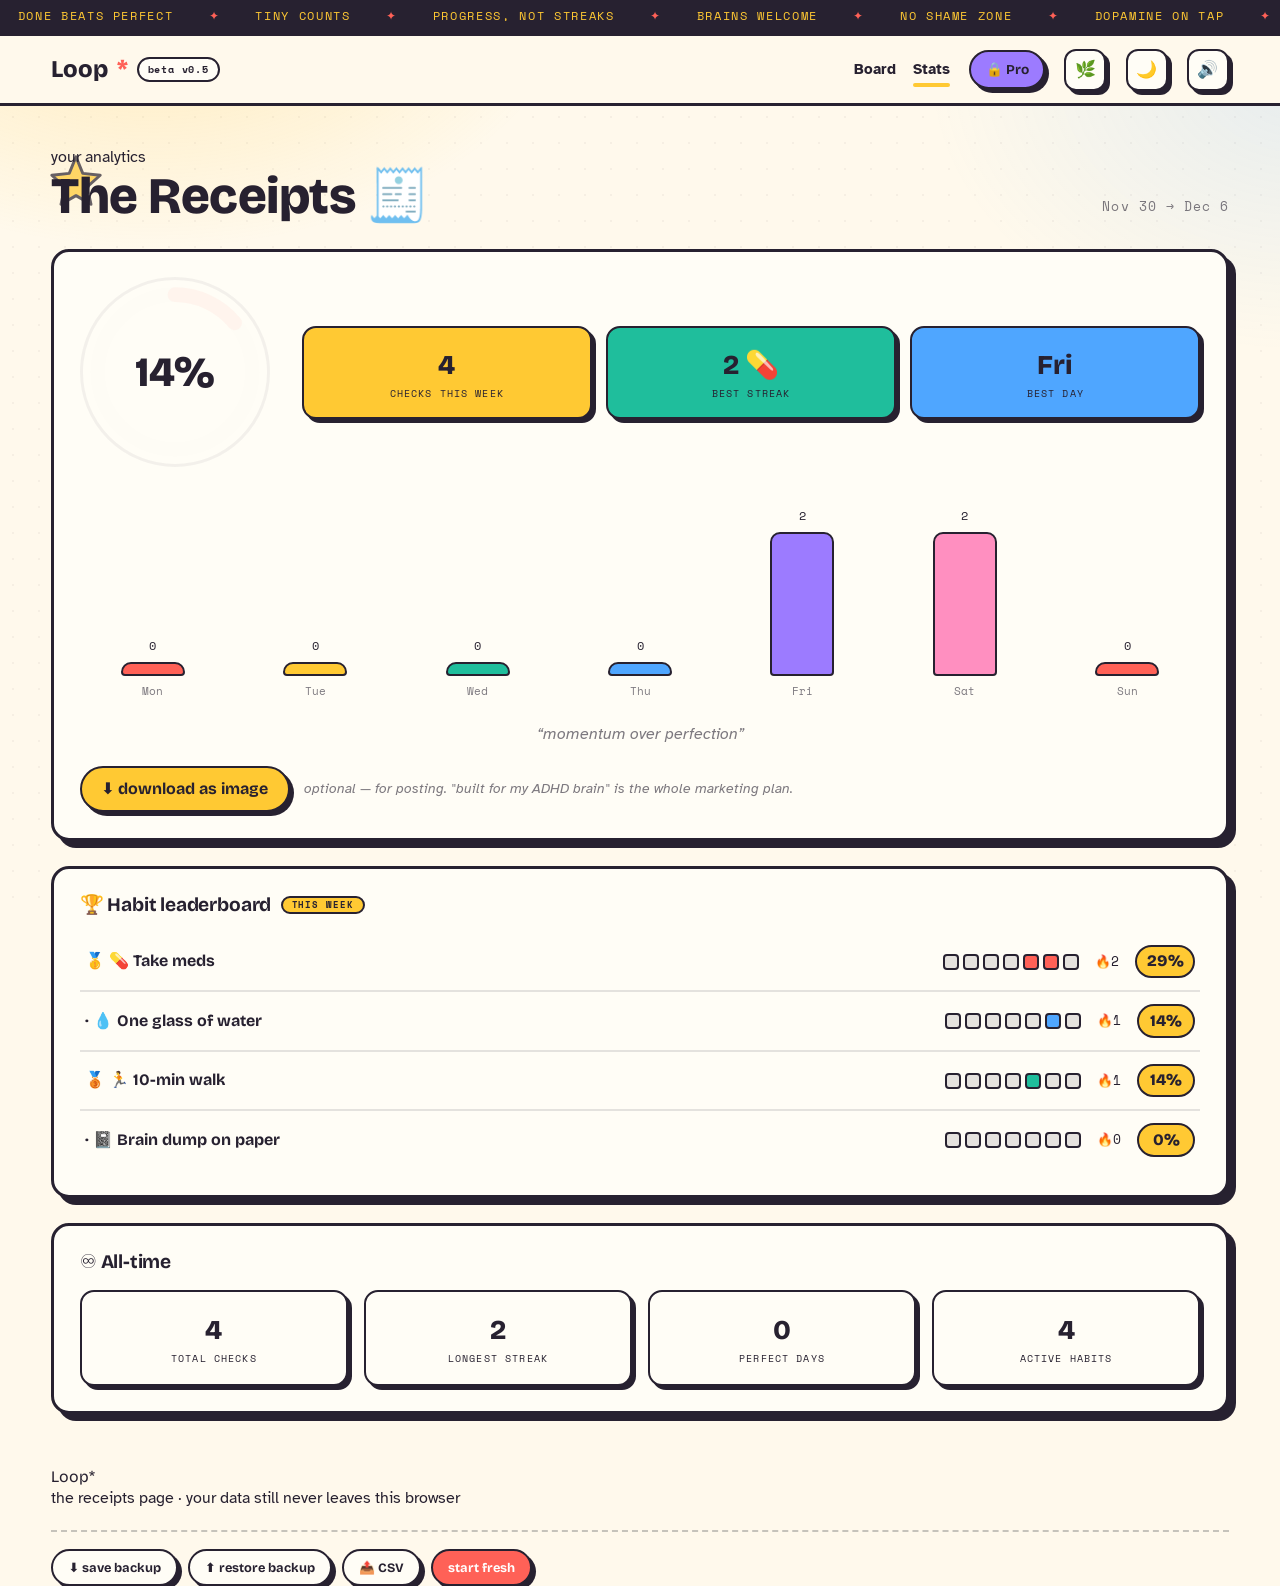
==== stats.html @ 4fc33882 "Add files via upload" ====
<!DOCTYPE html>
<html lang="en">
<head>
  <meta charset="UTF-8">
  <meta name="viewport" content="width=device-width, initial-scale=1.0">
  <title>Loop* — the receipts</title>
  <script>
    try{ const t = JSON.parse(localStorage.getItem('loop.state.v1')).theme;
      if(t === 'night' || t === 'dusk') document.documentElement.setAttribute('data-theme', t); }catch(e){}
  </script>
  <link rel="preconnect" href="https://fonts.googleapis.com">
  <link rel="preconnect" href="https://fonts.gstatic.com" crossorigin>
  <link href="https://fonts.googleapis.com/css2?family=Bricolage+Grotesque:opsz,wght@12..96,300..800&family=Atkinson+Hyperlegible:ital,wght@0,400;0,700;1,400&family=Space+Mono:wght@400;700&display=swap" rel="stylesheet">
  <link rel="stylesheet" href="css/base.css">
  <link rel="stylesheet" href="css/app.css">
  <link rel="stylesheet" href="css/theme.css">
  <link rel="stylesheet" href="css/mobile.css">
  <link rel="stylesheet" href="css/pro.css">
  <link rel="stylesheet" href="css/stats.css">
  <link rel="icon" href="icons/icon.svg">
</head>
<body>

  <div class="ambient" aria-hidden="true">
    <svg class="sticker st1" width="62" height="62" viewBox="0 0 64 64"><path d="M32 4l7 17 18 2-13.5 12 4 18L32 44l-15.5 9 4-18L7 23l18-2z" fill="#FFC933" stroke="#272130" stroke-width="3" stroke-linejoin="round"/></svg>
    <svg class="sticker st4" width="56" height="56" viewBox="0 0 64 64"><circle cx="32" cy="32" r="27" fill="#1FBE9C" stroke="#272130" stroke-width="3"/><circle cx="23" cy="27" r="3.5" fill="#272130"/><circle cx="41" cy="27" r="3.5" fill="#272130"/><path d="M21 39 q11 10 22 0" fill="none" stroke="#272130" stroke-width="3.5" stroke-linecap="round"/></svg>
  </div>

  <div class="ticker" aria-hidden="true">
    <div class="ticker-track">
      <div class="half"><i>done beats perfect</i><b>✦</b><i>tiny counts</i><b>✦</b><i>progress, not streaks</i><b>✦</b><i>brains welcome</i><b>✦</b><i>no shame zone</i><b>✦</b><i>dopamine on tap</i><b>✦</b></div>
      <div class="half"><i>done beats perfect</i><b>✦</b><i>tiny counts</i><b>✦</b><i>progress, not streaks</i><b>✦</b><i>brains welcome</i><b>✦</b><i>no shame zone</i><b>✦</b><i>dopamine on tap</i><b>✦</b></div>
    </div>
  </div>

  <header class="topbar">
    <div class="container">
      <a class="logo" href="index.html">Loop<span class="spark">*</span> <span class="pill">beta v0.5</span></a>
      <nav class="topnav">
        <a href="index.html">Board</a>
        <a href="stats.html" class="active">Stats</a>
      </nav>
      <button id="proBtn" class="pro-btn" data-open-pro title="Loop Pro — $5 once">🔒 Pro</button>
      <button id="calmBtn" class="icon-btn" aria-pressed="false" title="calm mode">🌿</button>
      <button id="themeBtn" class="icon-btn" title="switch day / night">🌙</button>
      <button id="soundBtn" class="icon-btn" aria-pressed="true" title="toggle sounds">🔊</button>
    </div>
  </header>

  <main class="container stats-main">

    <header class="stats-head">
      <div>
        <span class="kicker">your analytics</span>
        <h1>The Receipts 🧾</h1>
      </div>
      <span class="range" id="range"></span>
    </header>

    <section class="panel">
      <div class="report-grid">
        <div class="big-ring-wrap" title="week completion">
          <svg class="big-ring" viewBox="0 0 200 200">
            <circle class="bg" cx="100" cy="100" r="84"/>
            <circle class="fg" id="bigRing" cx="100" cy="100" r="84"/>
          </svg>
          <div class="big-label"><span id="bigPct">0%</span></div>
        </div>
        <div class="stat-boxes">
          <div class="stat-box"><div class="stat-value" id="vChecks">0</div><div class="stat-label">checks this week</div></div>
          <div class="stat-box"><div class="stat-value" id="vStreak">0</div><div class="stat-label">best streak</div></div>
          <div class="stat-box"><div class="stat-value" id="vDay">—</div><div class="stat-label">best day</div></div>
        </div>
      </div>

      <div class="bars" id="bars"></div>
      <p class="quote-line" id="quoteLine"></p>

      <div class="report-actions">
        <button class="btn btn-primary" id="dlBtn">⬇ download as image</button>
        <span class="share-hint">optional — for posting. "built for my ADHD brain" is the whole marketing plan.</span>
      </div>
    </section>

    <section class="panel">
      <h2>🏆 Habit leaderboard <span class="chip">this week</span></h2>
      <div id="lb"></div>
    </section>

    <section class="panel">
      <h2>♾️ All-time</h2>
      <div class="tiles">
        <div class="tile"><div class="stat-value" id="tChecks">0</div><div class="stat-label">total checks</div></div>
        <div class="tile"><div class="stat-value" id="tStreak">0</div><div class="stat-label">longest streak</div></div>
        <div class="tile"><div class="stat-value" id="tPerfect">0</div><div class="stat-label">perfect days</div></div>
        <div class="tile"><div class="stat-value" id="tHabits">0</div><div class="stat-label">active habits</div></div>
      </div>
    </section>

  </main>

  <footer>
    <div class="container">
      <div class="foot-logo display">Loop<span class="spark">*</span></div>
      <p class="fine">the receipts page · your data still never leaves this browser</p>
      <div class="data-bar">
        <button class="btn mini" id="exportBtn">⬇ save backup</button>
        <button class="btn mini" id="importBtn">⬆ restore backup</button>
        <input type="file" id="importFile" accept=".json,application/json" hidden>
        <button class="btn mini" id="csvBtn">📤 CSV</button>
        <button class="btn mini danger" id="wipeBtn">start fresh</button>
      </div>
    </div>
  </footer>

  <dialog id="proModal">
    <h3>Loop Pro <span class="pro-price">$5 once</span></h3>
    <p class="hint">pay once, forever yours — and it keeps the free version free.</p>
    <ul class="pro-list">
      <li>🏆 milestone badges — every streak you've ever survived</li>
      <li>📅 month view — 30 days of your zigzag at a glance</li>
      <li>🌆 dusk theme — a third way to see Loop</li>
      <li>📤 CSV export — your data, spreadsheet-ready</li>
      <li>💛 funds more ADHD-first features</li>
    </ul>
    <a class="btn btn-primary" id="buyLink" href="#" target="_blank" rel="noopener">get my key →</a>
    <label class="field-label" for="proKey">already have a key?</label>
    <div class="pro-key-row">
      <input id="proKey" placeholder="paste the key from your receipt" autocomplete="off">
      <button class="btn btn-primary" id="activateBtn">unlock</button>
    </div>
    <p class="pro-note" id="proNote"></p>
    <span class="field-label">themes</span>
    <div class="pick-row">
      <button class="theme-dot" data-theme="day" style="background:#FFF9EC" title="day"></button>
      <button class="theme-dot" data-theme="night" style="background:#17141F" title="night"></button>
      <button class="theme-dot pro-only" data-theme="dusk" style="background:#232946" title="dusk (Pro)"></button>
    </div>
    <menu><button type="button" class="btn" id="proClose">close</button></menu>
  </dialog>
  
  <script src="js/storage.js"></script>
  <script src="js/habits.js"></script>
  <script src="js/fx.js"></script>
  <script src="js/report.js"></script>
  <script src="js/stats.js"></script>
  <script src="js/settings.js"></script>
  <script src="js/pro.js"></script>
  <script src="js/pwa.js"></script>
</body>
</html>
---- css/base.css ----
/* ═══════════ css/base.css — tokens · reset · typography · ambience ═══════════ */

:root{
  --paper:#FFF9EC;      --card:#FFFDF6;
  --ink:#272130;        --ink-60:rgba(39,33,48,.6);  --ink-12:rgba(39,33,48,.12);
  --sun:#FFC933;  --coral:#FF6157;  --mint:#1FBE9C;
  --sky:#4FA6FF;  --grape:#9C7BFF;  --pink:#FF8FC0;
  --line:3px solid var(--ink);
  --shadow:7px 7px 0 var(--ink);
  --shadow-sm:4px 4px 0 var(--ink);
  --r:18px; --r-sm:12px;
  --display:"Bricolage Grotesque", system-ui, sans-serif;
  --body:"Atkinson Hyperlegible", system-ui, sans-serif;
  --mono:"Space Mono", monospace;
}

*,*::before,*::after{ box-sizing:border-box; margin:0; padding:0 }
html{ scroll-behavior:smooth }

body{
  font-family:var(--body); background:var(--paper); color:var(--ink);
  line-height:1.55; overflow-x:hidden; min-height:100vh;
}

/* layered ambient background: dot grid + warm glows */
body::before{
  content:""; position:fixed; inset:0; z-index:0; pointer-events:none;
  background-image:radial-gradient(var(--ink) 1.1px, transparent 1.1px);
  background-size:26px 26px; opacity:.06;
}
body::after{
  content:""; position:fixed; inset:0; z-index:0; pointer-events:none;
  background:
    radial-gradient(620px 420px at 12% -5%, rgba(255,201,51,.30), transparent 70%),
    radial-gradient(540px 400px at 102% 8%, rgba(79,166,255,.14), transparent 70%);
}

img,svg{ display:block; max-width:100% }
button,input,select{ font:inherit; color:inherit }
button{ cursor:pointer; background:none; border:none }
a{ color:inherit; text-decoration:none }
::selection{ background:var(--sun); color:var(--ink) }
:focus-visible{ outline:3px dashed var(--coral); outline-offset:3px; border-radius:4px }

.container{ width:min(1200px, 92vw); margin-inline:auto; position:relative; z-index:2 }
h1,h2,h3,.display{ font-family:var(--display); line-height:1.05; letter-spacing:-.01em }

/* floating stickers */
.ambient{ position:fixed; inset:0; z-index:1; pointer-events:none; overflow:hidden }
.sticker{ position:absolute; opacity:.9; animation:float 7s ease-in-out infinite alternate }
.st1{ top:17%; left:3.5% }
.st2{ top:11%; right:4.5%; animation-delay:-2s }
.st3{ bottom:27%; left:5%; animation-delay:-4s }
.st4{ bottom:10%; right:7%; animation-delay:-1s }
.st5{ top:46%; right:2.5%; animation-delay:-3s }
.big-ring{ position:absolute; border:3px solid var(--ink); border-radius:50%; opacity:.05 }
.r-a{ width:520px; height:520px; top:-180px; right:-160px }
.r-b{ width:380px; height:380px; bottom:-160px; left:-140px }
@keyframes float{ from{ transform:translateY(-10px) rotate(-6deg) } to{ transform:translateY(14px) rotate(7deg) } }

.pill{
  font-family:var(--mono); font-size:.62rem; letter-spacing:.08em;
  border:2px solid var(--ink); border-radius:999px; padding:.15rem .55rem;
  background:var(--card); vertical-align:middle;
}

@media (prefers-reduced-motion: reduce){
  *{ animation:none !important; transition:none !important }
  html{ scroll-behavior:auto }
}
---- css/app.css ----
/* ═══════════ css/app.css — ticker · topbar · board · timer · composer ═══════════ */

/* --- ticker --- */
.ticker{ background:var(--ink); color:var(--sun); overflow:hidden; border-bottom:var(--line); position:relative; z-index:3 }
.ticker-track{ display:flex; width:max-content; animation:tick 28s linear infinite }
.half{ display:flex; gap:2.2rem; padding:.45rem 1.1rem .45rem 1.1rem; font-family:var(--mono); font-size:.74rem; letter-spacing:.14em; text-transform:uppercase; white-space:nowrap }
.half i{ font-style:normal } .half b{ color:var(--coral); font-weight:400 }
@keyframes tick{ to{ transform:translateX(-50%) } }

/* --- topbar --- */
.topbar{ position:sticky; top:0; z-index:50; background:var(--paper); border-bottom:var(--line) }
.topbar .container{ display:flex; align-items:center; gap:1.2rem; padding:.8rem 0; flex-wrap:wrap }
.logo{ font-family:var(--display); font-weight:800; font-size:1.5rem; display:flex; align-items:center; gap:.55rem }
.logo .spark{ color:var(--coral); display:inline-block; animation:wiggle 3s ease-in-out infinite }
@keyframes wiggle{ 0%,100%{ transform:rotate(-8deg) } 50%{ transform:rotate(10deg) scale(1.15) } }
.topnav{ display:flex; gap:1.1rem; margin-left:auto; font-weight:700; font-size:.95rem }
.topnav a{ position:relative; padding:.2rem 0 }
.topnav a::after{ content:""; position:absolute; left:0; bottom:-3px; height:4px; width:0; background:var(--sun); border-radius:2px; transition:width .25s }
.topnav a:hover::after{ width:100% }
.icon-btn{ width:42px; height:42px; border:2.5px solid var(--ink); border-radius:12px; background:var(--card); box-shadow:var(--shadow-sm); font-size:1.05rem; transition:transform .15s, box-shadow .15s }
.icon-btn:hover{ transform:translate(-2px,-2px); box-shadow:6px 6px 0 var(--ink) }
.icon-btn:active{ transform:translate(2px,2px); box-shadow:1px 1px 0 var(--ink) }

/* --- layout --- */
.app-grid{ display:grid; grid-template-columns:1.15fr .85fr; gap:1.6rem; padding:2.4rem 0 3.4rem; align-items:start }
.side{ display:grid; gap:1.6rem }
.panel{ background:var(--card); border:var(--line); border-radius:var(--r); box-shadow:var(--shadow); padding:1.6rem; position:relative }
.panel h2{ font-size:1.2rem; margin-bottom:1.1rem; display:flex; align-items:center; gap:.6rem; flex-wrap:wrap }
.chip{ font-family:var(--mono); font-size:.58rem; letter-spacing:.1em; text-transform:uppercase; border:2px solid var(--ink); border-radius:999px; padding:.12rem .55rem; background:var(--sun) }

/* --- today head + progress ring --- */
.today-head{ display:flex; align-items:center; gap:1rem; margin-bottom:1.3rem; flex-wrap:wrap }
.today-head h1{ font-size:clamp(2rem, 4vw, 2.7rem); font-weight:800 }
.today-date{ font-family:var(--mono); font-size:.78rem; color:var(--ink-60); text-transform:uppercase; letter-spacing:.12em }
.ring-wrap{ margin-left:auto; position:relative; width:76px; height:76px }
.ring{ transform:rotate(-90deg) }
.ring circle{ fill:none; stroke-width:9; stroke-linecap:round }
.ring .bg{ stroke:var(--ink-12) }
.ring .fg{ stroke:var(--coral); stroke-dasharray:188.5; stroke-dashoffset:188.5; transition:stroke-dashoffset .6s cubic-bezier(.6,0,.2,1.4) }
.ring-label{ position:absolute; inset:0; display:grid; place-items:center; font-family:var(--mono); font-weight:700; font-size:.85rem }

/* --- energy check-in --- */
.battery{ display:flex; align-items:center; gap:.7rem; flex-wrap:wrap; margin-bottom:1.3rem; padding:.8rem 1rem; border:2.5px dashed var(--ink); border-radius:var(--r-sm); background:rgba(255,201,51,.16) }
.battery-label{ font-weight:700; font-size:.9rem }
.battery-cells{ display:flex; gap:.35rem }
.bcell{ width:26px; height:16px; border:2px solid var(--ink); border-radius:4px; background:var(--card); transition:transform .12s, background .2s }
.bcell:hover{ transform:translateY(-3px) }
.bcell.on{ background:var(--mint) }
.battery-note{ font-size:.85rem; color:var(--ink-60); font-style:italic }

/* --- habit rows --- */
.habit-list{ list-style:none; display:grid; gap:.8rem }
.habit{
  display:flex; align-items:center; gap:.9rem; background:var(--card);
  border:2.5px solid var(--ink); border-radius:var(--r-sm); padding:.8rem .9rem;
  box-shadow:var(--shadow-sm); position:relative;
  transition:transform .16s, box-shadow .16s, background .3s;
}
.habit:hover{ transform:translate(-2px,-2px); box-shadow:6px 6px 0 var(--ink) }
.habit.is-done{ background:var(--card); background:color-mix(in srgb, var(--tint) 20%, var(--card)) }
.habit.is-done .habit-name{ text-decoration:line-through; text-decoration-thickness:3px }
.check{ width:38px; height:38px; flex:none; border:2.5px solid var(--ink); border-radius:10px; background:var(--paper); display:grid; place-items:center; font-size:1.15rem; transition:background .2s }
.habit.is-done .check{ background:var(--tint); animation:pop .45s cubic-bezier(.5,1.8,.4,1) }
.habit-meta{ min-width:0; flex:1 }
.habit-name{ font-family:var(--display); font-weight:700; font-size:1.05rem; display:block }
.habit-sub{ font-size:.74rem; color:var(--ink-60); font-family:var(--mono) }
.flame{ font-family:var(--mono); font-size:.78rem; border:2px solid var(--ink); border-radius:999px; padding:.2rem .55rem; background:var(--card); flex:none }
.flame.hot{ background:var(--coral); animation:flicker 1.6s ease-in-out infinite }
@keyframes flicker{ 0%,100%{ transform:rotate(-2deg) } 50%{ transform:rotate(2deg) scale(1.06) } }
@keyframes pop{ 0%{ transform:scale(.4) rotate(-14deg) } 60%{ transform:scale(1.2) rotate(8deg) } 100%{ transform:scale(1) } }
.del{ width:30px; height:30px; flex:none; border:2px solid var(--ink); border-radius:8px; background:var(--paper); font-size:.8rem; opacity:0; transition:opacity .15s, background .15s }
.habit:hover .del, .habit:focus-within .del{ opacity:1 }
.del:hover{ background:var(--coral); color:#fff }

.add-row{ width:100%; margin-top:.9rem; padding:.95rem; border:3px dashed var(--ink); border-radius:var(--r-sm); font-family:var(--display); font-weight:700; font-size:1rem; transition:background .2s, transform .15s }
.add-row:hover{ background:rgba(255,201,51,.35); transform:translateY(-2px) }

.done-banner{ margin-top:1.2rem; background:var(--ink); color:var(--sun); border-radius:var(--r-sm); padding:1rem 1.2rem; font-family:var(--display); font-weight:800; font-size:1.1rem; animation:bannerIn .5s cubic-bezier(.4,1.6,.4,1) }
@keyframes bannerIn{ from{ transform:scale(.85); opacity:0 } }

/* --- spotlight --- */
.spot-card{ border:2.5px solid var(--ink); border-radius:var(--r-sm); padding:1.2rem; background:rgba(79,166,255,.12); display:grid; gap:.6rem; text-align:center; min-height:150px; align-content:center }
.spot-emoji{ font-size:2.6rem; animation:bob 2.4s ease-in-out infinite }
@keyframes bob{ 0%,100%{ transform:translateY(0) } 50%{ transform:translateY(-6px) } }
.spot-name{ font-family:var(--display); font-weight:800; font-size:1.3rem }
.spot-hint{ font-size:.85rem; color:var(--ink-60); font-style:italic }
.spot-actions{ display:flex; gap:.6rem; justify-content:center; margin-top:.9rem }

/* --- buttons --- */
.btn{ font-family:var(--display); font-weight:700; border:2.5px solid var(--ink); border-radius:999px; padding:.55rem 1.2rem; background:var(--card); box-shadow:var(--shadow-sm); transition:transform .15s, box-shadow .15s }
.btn:hover{ transform:translate(-2px,-2px); box-shadow:5px 5px 0 var(--ink) }
.btn:active{ transform:translate(2px,2px); box-shadow:0 0 0 var(--ink) }
.btn:disabled{ opacity:.45; pointer-events:none }
.btn-primary{ background:var(--sun) }

/* --- timer --- */
.timer-body{ display:grid; justify-items:center; gap:.9rem }
.timer-ring-wrap{ position:relative; width:180px; height:180px }
.timer-ring{ transform:rotate(-90deg) }
.timer-ring circle{ fill:none; stroke-width:8; stroke-linecap:round }
.timer-ring .bg{ stroke:var(--ink-12) }
.timer-ring .fg{ stroke:var(--mint); stroke-dasharray:339.3; transition:stroke-dashoffset .9s linear }
.timer-digits{ position:absolute; inset:0; display:grid; place-items:center; font-family:var(--mono); font-weight:700; font-size:2.1rem }
.timer-presets{ display:flex; gap:.5rem }
.preset{ font-family:var(--mono); font-size:.78rem; border:2px solid var(--ink); border-radius:999px; padding:.3rem .8rem; background:var(--card); transition:background .2s, color .2s }
.preset.active{ background:var(--ink); color:var(--paper) }
.timer-controls{ display:flex; gap:.7rem }
.whisper{ min-height:1.4em; font-style:italic; color:var(--ink-60); font-size:.9rem; text-align:center; transition:opacity .35s }
.timer-done{ animation:flash .6s ease 3 }
@keyframes flash{ 50%{ background:var(--sun) } }

/* --- 7-day heatmap --- */
.heat{ display:grid; gap:.5rem }
.heat-row{ display:grid; grid-template-columns:minmax(64px, 96px) repeat(7, 1fr); gap:.4rem; align-items:center }
.heat-label{ font-size:.72rem; font-family:var(--mono); overflow:hidden; text-overflow:ellipsis; white-space:nowrap }
.heat-cell{ aspect-ratio:1; border:2px solid var(--ink); border-radius:5px; background:var(--ink-12) }
.heat-cell.on{ background:var(--tint) }
.heat-head span{ font-family:var(--mono); font-size:.65rem; text-align:center; color:var(--ink-60) }

/* --- composer dialog --- */
dialog{ border:var(--line); border-radius:var(--r); box-shadow:10px 10px 0 var(--ink); background:var(--card); padding:1.6rem; width:min(460px, 92vw) }
dialog::backdrop{ background:rgba(39,33,48,.5) }
dialog h3{ font-size:1.5rem; margin-bottom:.3rem }
.hint{ font-size:.85rem; color:var(--ink-60); margin-bottom:.6rem; font-style:italic }
.field-label{ font-family:var(--mono); font-size:.66rem; text-transform:uppercase; letter-spacing:.12em; display:block; margin:.95rem 0 .4rem }
#hName{ width:100%; border:2.5px solid var(--ink); border-radius:10px; padding:.7rem .8rem; background:var(--paper) }
#hFreq{ width:100%; border:2.5px solid var(--ink); border-radius:10px; padding:.55rem .7rem; background:var(--paper) }
.pick-row{ display:flex; flex-wrap:wrap; gap:.45rem }
.emoji-opt{ width:40px; height:40px; border:2.5px solid var(--ink); border-radius:10px; background:var(--paper); font-size:1.1rem; display:grid; place-items:center; transition:transform .12s, background .2s }
.emoji-opt:hover{ transform:translateY(-2px) }
.emoji-opt.sel{ background:var(--sun); transform:scale(1.08) }
.color-opt{ width:32px; height:32px; border-radius:50%; border:2.5px solid var(--ink); transition:transform .12s }
.color-opt:hover{ transform:scale(1.12) }
.color-opt.sel{ box-shadow:0 0 0 3px var(--card), 0 0 0 6px var(--ink) }
dialog menu{ display:flex; gap:.7rem; justify-content:flex-end; margin-top:1.5rem; list-style:none }
.shake{ animation:shake .35s }
@keyframes shake{ 25%{ transform:translateX(-6px) } 75%{ transform:translateX(6px) } }

/* --- confetti + helpers --- */
#confettiLayer{ position:fixed; inset:0; pointer-events:none; z-index:99 }
.bit{ position:absolute; font-size:1rem; will-change:transform, opacity }
.pulse-me{ animation:pulseMe 1s ease 2 }
@keyframes pulseMe{ 50%{ transform:scale(1.03); box-shadow:0 0 0 7px rgba(255,201,51,.55) } }

/* --- 🧠 Brain Dump --- */
.brain-dump{ margin-top:1.4rem; position:relative }
.bd-label{ display:block; font-family:var(--mono); font-size:.72rem; letter-spacing:.1em; text-transform:uppercase; color:var(--ink-60); margin-bottom:.4rem }
#brainDump{
  width:100%; min-height:80px; resize:vertical;
  border:2.5px dashed var(--ink-12); border-radius:var(--r-sm);
  padding:.8rem 1rem; background:rgba(255,201,51,.08);
  font-family:var(--body); font-size:.95rem; color:var(--ink);
  transition:border-color .2s, background .2s;
}
#brainDump:focus{ outline:none; border-color:var(--ink); border-style:solid; background:var(--card) }

/* --- 🔥 Visual Streak Dots --- */
.streak-dots{ display:flex; gap:4px; align-items:center; margin-left:auto; padding:0 .4rem }
.sdot{ width:10px; height:10px; border-radius:3px; border:1.5px solid var(--ink); background:var(--ink-12); transition:transform .15s }
.sdot.on{ background:var(--tint); transform:scale(1.1) }
@media (max-width: 480px){
  .streak-dots{ padding:0 .2rem; gap:3px }
  .sdot{ width:8px; height:8px }
}
---- css/theme.css ----
/* ═══════════ css/theme.css — calm pass · calm mode · night mode · data bar ═══════════
   Loads LAST, so it can override everything above it without touching old files. */

/* --- 00 · calm pass: turn the default volume down one notch --- */
body::before{ opacity:.045 }                 /* quieter dot grid */
.ticker-track{ animation-duration:42s }      /* slower, gentler scroll */
.ambient .sticker{ opacity:.7 }

/* --- 01 · 🌿 calm mode --- */
body.calm .ambient{ display:none }                       /* no floating stickers */
body.calm .ticker-track{ animation:none }                /* ticker stops moving */
body.calm .spark,
body.calm .flame.hot,
body.calm .spot-emoji{ animation:none }                  /* no wiggles */
body.calm .rule:hover{ transform:none }
body.calm .habit:hover{ transform:none; box-shadow:var(--shadow-sm) }
body.calm #calmBtn{ background:var(--mint) }

/* --- 02 · 🌙 night mode (token swap does 90% of the work) --- */
[data-theme="night"]{
  --paper:#17141F;
  --card:#211D2E;
  --ink:#f1ecdf;
  --ink-60:rgba(241,236,223,.62);
  --ink-12:rgba(241,236,223,.14);
}
[data-theme="night"] body::after{ opacity:.5 }           /* dim the glows */
[data-theme="night"] .ticker{ background:#0D0B12 }       /* keep ticker dark */
[data-theme="night"] footer{ background:#0D0B12; color:#F1ECDF }

/* --- 03 · footer data bar --- */
.data-bar{
  width:100%; display:flex; gap:.6rem; flex-wrap:wrap;
  margin-top:1.2rem; padding-top:1.1rem;
  border-top:2px dashed rgba(128,128,128,.45);
}
.btn.mini{ font-size:.8rem; padding:.4rem .95rem; background:var(--card); color:var(--ink) }
.btn.mini.danger{ background:var(--coral); color:#fff } 
/* --- 04 · BUGFIX: dialog text blending in on dark ---
   Browser UA styles hardcode `color: black` on <dialog>, which beats
   inheritance. Our declaration beats the UA style, so this wins. */
dialog{ color:var(--ink) }
#hName::placeholder{ color:var(--ink-60) }

/* also make NATIVE controls (the select dropdown popup, scrollbars,
   confirm() boxes) follow the theme instead of staying white */
[data-theme="night"]{ color-scheme: dark }
/* --- 05 · v0.3 — notes · edit · archive · report button --- */
textarea{ font:inherit; color:inherit }
textarea#hNote{ width:100%; border:2.5px solid var(--ink); border-radius:10px; padding:.6rem .8rem; background:var(--paper); resize:vertical }

.edit{ width:30px; height:30px; flex:none; border:2px solid var(--ink); border-radius:8px; background:var(--paper); font-size:.85rem; opacity:0; transition:opacity .15s, background .15s }
.habit:hover .edit, .habit:focus-within .edit{ opacity:1 }
.edit:hover{ background:var(--sun) }
@media (hover:none){ .del, .edit{ opacity:1 } }   /* touchscreens have no hover */

.note-chip{ font-size:.95rem; cursor:help; flex:none }

.archive-toggle{ margin-top:.7rem; font-family:var(--mono); font-size:.78rem; border:2px dashed var(--ink); border-radius:999px; padding:.35rem .95rem }
.archive-toggle:hover{ background:rgba(156,123,255,.25) }
.archive-tray{ margin-top:.7rem; display:grid; gap:.5rem; border:2.5px dashed var(--ink); border-radius:var(--r-sm); padding:.8rem; background:rgba(156,123,255,.1) }
.arch-row{ display:flex; align-items:center; gap:.6rem }
.arch-name{ flex:1; font-size:.9rem; opacity:.75; text-decoration:line-through }
.arch-row .btn.mini{ box-shadow:2px 2px 0 var(--ink) }

.report-btn{ margin-top:1rem; width:100% }
---- css/mobile.css ----
/* ═══════════ css/mobile.css — phone-first fixes (v0.5) ═══════════ */

/* 0 · text shouldn't inflate on its own; taps are intentional, not zoom requests */
html{ -webkit-text-size-adjust:100%; text-size-adjust:100% }
*{ touch-action:manipulation; -webkit-tap-highlight-color:transparent }

/* 1 · real phones (≤ 480px): less clutter, BIGGER tap targets */
@media (max-width: 480px){

  .container{ width:94vw }

  /* topbar + ticker */
  .topbar .container{ gap:.6rem; padding:.6rem 0 }
  .logo{ font-size:1.25rem }
  .topnav{ gap:.9rem; font-size:.9rem }
  .icon-btn{ width:42px; height:42px }
  .half{ font-size:.64rem; gap:1.6rem }

  /* panels */
  .panel{ padding:1.1rem; border-radius:14px; box-shadow:5px 5px 0 var(--ink) }
  .app-grid{ gap:1.1rem; padding:1.6rem 0 2.6rem }

  /* today head */
  .today-head{ gap:.8rem }
  .today-head h1{ font-size:1.9rem }
  .today-date{ font-size:.7rem }
  .ring-wrap{ width:62px; height:62px }

  /* energy check-in — cells were far too small to tap */
  .battery{ gap:.5rem; padding:.7rem .8rem }
  .bcell{ width:34px; height:22px }
  .battery-note{ width:100% }

  /* habit rows */
  .habit{ padding:.65rem .7rem; gap:.65rem; box-shadow:3px 3px 0 var(--ink) }
  .check{ width:40px; height:40px }
  .habit-name{ font-size:.98rem }
  .habit-sub{ font-size:.68rem }
  .flame{ font-size:.7rem; padding:.15rem .45rem }
  .del, .edit{ width:38px; height:38px; font-size:.9rem }
  .note-chip{ font-size:.85rem }
  .add-row{ padding:.8rem; font-size:.95rem }
  .archive-tray{ padding:.6rem }

  /* timer */
  .timer-ring-wrap{ width:150px; height:150px }
  .timer-digits{ font-size:1.7rem }
  .preset{ padding:.45rem .9rem; font-size:.8rem }

  /* heatmap */
  .heat-row{ grid-template-columns:48px repeat(7, 1fr); gap:.3rem }
  .heat-label{ font-size:.62rem }

  /* composer */
  dialog{ width:94vw; padding:1.2rem }
  .emoji-opt{ width:42px; height:42px }
  .color-opt{ width:36px; height:36px }

  /* house rules + cta */
  .rules{ padding:2.8rem 0 2.4rem }
  .section-title{ font-size:1.9rem; margin-bottom:1.8rem }
  .rule{ grid-template-columns:48px 1fr; gap:.6rem; padding:1.1rem .3rem }
  .rule-num{ font-size:1.8rem }
  .rule h3{ font-size:1.15rem }
  .rule p{ font-size:.9rem }
  .cta{ padding:3rem 0 }
  .cta .deco{ display:none }

  /* stats page */
  .stats-wrap{ padding:1.6rem 0 2.6rem; gap:1.1rem }
  .stats-head h1{ font-size:1.9rem }
  .score-ring-wrap{ width:120px; height:120px }
  #scorePct{ font-size:1.7rem }
  .stat-boxes{ gap:.7rem }
  .sbox{ padding:.7rem .5rem }
  .sbox-num{ font-size:1.35rem }
  .bars{ height:160px; gap:.6rem }
  .stat-habit{ gap:.6rem; padding:.6rem .7rem }
  .sh-name{ font-size:.92rem }
  .dot{ width:14px; height:14px }
  .energy-week{ gap:.8rem }

  footer .container{ gap:.6rem }
}

/* 2 · mid-size phones get a gentler pass */
@media (min-width: 481px) and (max-width: 640px){
  .panel{ padding:1.3rem }
  .bcell{ width:30px; height:20px }
  .timer-ring-wrap{ width:164px; height:164px }
}

/* 3 · "desktop mode" on phones renders ~980px wide and shrinks it all.
   We can't stop that — but bigger targets survive the shrink better. */
@media (min-width: 900px){
  .bcell{ width:30px; height:20px }
  .del, .edit{ width:34px; height:34px }
  .check{ width:40px; height:40px }
}
---- css/pro.css ----
/* ═══════════ css/pro.css — Loop Pro UI (v0.6) ═══════════ */

/* header button */
.pro-btn{ font-family:var(--display); font-weight:700; font-size:.85rem; border:2.5px solid var(--ink); border-radius:999px; padding:.45rem .9rem; background:var(--grape); box-shadow:var(--shadow-sm); transition:transform .15s, box-shadow .15s }
.pro-btn:hover{ transform:translate(-2px,-2px); box-shadow:5px 5px 0 var(--ink) }
.pro-btn.is-pro{ background:var(--sun) }

/* modal */
.pro-price{ font-family:var(--mono); font-size:.75rem; border:2px solid var(--ink); border-radius:999px; padding:.15rem .6rem; background:var(--sun); margin-left:.5rem; vertical-align:middle }
.pro-list{ list-style:none; display:grid; gap:.5rem; margin:1rem 0 }
.pro-list li{ padding:.45rem .65rem; border:2px solid var(--ink); border-radius:10px; background:var(--paper); font-size:.92rem }
.pro-key-row{ display:flex; gap:.6rem }
#proKey{ flex:1; border:2.5px solid var(--ink); border-radius:10px; padding:.6rem .8rem; background:var(--paper); font-family:var(--mono) }
.pro-note{ min-height:1.2em; font-size:.85rem; margin-top:.6rem; font-style:italic; color:var(--ink-60) }
.theme-dot{ width:34px; height:34px; border-radius:50%; border:2.5px solid var(--ink); position:relative; transition:transform .12s }
.theme-dot:hover{ transform:scale(1.12) }
.theme-dot.pro-only::after{ content:'🔒'; position:absolute; inset:0; display:grid; place-items:center; font-size:.8rem }

/* locked panels: blurred teaser + overlay */
.pro-gate{ position:relative }
.pro-gate .pro-lock{ display:none }
.pro-chip{ background:var(--grape) }
.pro-gate.locked > *:not(h2):not(.pro-lock){ filter:blur(5px); pointer-events:none; user-select:none }
.pro-gate.locked .pro-lock{ display:grid; place-items:center; position:absolute; inset:0; z-index:5; font-family:var(--display); font-weight:700; font-size:1rem; border-radius:inherit }
.pro-gate.locked .pro-lock:hover{ background:rgba(255,201,51,.2) }

/* badges */
.badges{ display:flex; gap:.8rem; flex-wrap:wrap }
.badge{ display:grid; justify-items:center; gap:.2rem; border:2.5px solid var(--ink); border-radius:var(--r-sm); padding:.7rem .9rem; background:var(--paper); box-shadow:var(--shadow-sm); min-width:86px }
.badge-icon{ font-size:1.6rem }
.badge-label{ font-family:var(--mono); font-size:.6rem; text-transform:uppercase; letter-spacing:.08em }
.badge.not{ opacity:.4; filter:grayscale(1) }
.badges .whisper{ width:100%; margin-top:.4rem }

/* 30-day month grid */
.month-grid{ display:grid; grid-template-columns:repeat(10, 1fr); gap:.4rem; margin-top:.8rem }
.mcell{ aspect-ratio:1; border:2px solid var(--ink); border-radius:6px; background:var(--ink-12) }
.mcell.lvl1{ background:rgba(255,201,51,.35) }
.mcell.lvl2{ background:rgba(255,201,51,.8) }
.mcell.lvl3{ background:var(--mint) }
.mcell.lvl4{ background:var(--coral) }

/* dusk theme (Pro exclusive) */
[data-theme="dusk"]{
  --paper:#232946; --card:#2C3357; --ink:#F5E9CF;
  --ink-60:rgba(245,233,207,.62); --ink-12:rgba(245,233,207,.14);
}
[data-theme="dusk"] body::after{ opacity:.5 }
[data-theme="dusk"] .ticker{ background:#161A30 }
[data-theme="dusk"] footer{ background:#161A30; color:#F5E9CF }
---- css/stats.css ----
/* ═══════════ css/stats.css — the receipts page ═══════════ */

.stats-main{ padding:2.4rem 0 3.4rem; display:grid; gap:1.6rem }
.stats-head{ display:flex; align-items:end; gap:1rem; flex-wrap:wrap }
.stats-head h1{ font-size:clamp(2.2rem, 5vw, 3.2rem); font-weight:800 }
.range{ margin-left:auto; font-family:var(--mono); font-size:.8rem; color:var(--ink-60); letter-spacing:.08em; padding-bottom:.4rem }
.topnav a.active::after{ width:100% }

/* week ring */
.report-grid{ display:grid; grid-template-columns:auto 1fr; gap:2rem; align-items:center }
.big-ring-wrap{ position:relative; width:190px; height:190px }
.big-ring{ transform:rotate(-90deg) }
.big-ring circle{ fill:none; stroke-width:16; stroke-linecap:round }
.big-ring .bg{ stroke:var(--ink-12) }
.big-ring .fg{ stroke:var(--coral); stroke-dasharray:527.8; stroke-dashoffset:527.8; transition:stroke-dashoffset 1.2s cubic-bezier(.3,.7,.3,1) }
.big-label{ position:absolute; inset:0; display:grid; place-items:center; font-family:var(--display); font-weight:800; font-size:2.6rem }

.stat-boxes{ display:grid; grid-template-columns:repeat(3, 1fr); gap:.9rem }
.stat-box{ border:2.5px solid var(--ink); border-radius:14px; padding:1rem .8rem; text-align:center; box-shadow:var(--shadow-sm); background:var(--sun) }
.stat-box:nth-child(2){ background:var(--mint) }
.stat-box:nth-child(3){ background:var(--sky) }
.stat-value{ font-family:var(--display); font-weight:800; font-size:1.7rem }
.stat-label{ font-family:var(--mono); font-size:.6rem; letter-spacing:.12em; text-transform:uppercase }

/* animated bars */
.bars{ display:flex; gap:1rem; align-items:end; height:200px; margin-top:2rem }
.bar-col{ flex:1; height:100%; display:grid; justify-items:center; align-content:end; gap:.4rem }
.bar{ width:100%; max-width:64px; height:0; border:2.5px solid var(--ink); border-radius:10px 10px 4px 4px; transition:height .9s cubic-bezier(.2,.8,.3,1) }
.bar-count{ font-family:var(--mono); font-size:.75rem }
.bar-day{ font-family:var(--mono); font-size:.7rem; color:var(--ink-60) }

.quote-line{ margin-top:1.4rem; text-align:center; font-style:italic; color:var(--ink-60) }
.report-actions{ display:flex; gap:.9rem; align-items:center; margin-top:1.2rem; flex-wrap:wrap }
.share-hint{ font-size:.85rem; color:var(--ink-60); font-style:italic }

/* leaderboard */
.lb-row{ display:grid; grid-template-columns:minmax(120px, 1.3fr) auto auto auto; gap:1rem; align-items:center; padding:.75rem .3rem; border-top:2px solid var(--ink-12) }
.lb-row:first-child{ border-top:none }
.lb-name{ font-family:var(--display); font-weight:700 }
.lb-cells{ display:flex; gap:4px }
.lb-cells i{ width:16px; height:16px; border:2px solid var(--ink); border-radius:4px; background:var(--ink-12) }
.lb-cells i.on{ background:var(--tint) }
.lb-streak{ font-family:var(--mono); font-size:.8rem }
.lb-pct{ font-family:var(--display); font-weight:800; font-size:1rem; border:2px solid var(--ink); border-radius:999px; padding:.15rem .6rem; background:var(--sun); min-width:58px; text-align:center }
.empty{ font-style:italic; color:var(--ink-60); padding:.6rem .2rem }

/* all-time tiles */
.tiles{ display:grid; grid-template-columns:repeat(4, 1fr); gap:1rem }
.tile{ border:2.5px solid var(--ink); border-radius:14px; padding:1.1rem .8rem; text-align:center; background:var(--card); box-shadow:var(--shadow-sm) }

/* the report link on the board page (anchor needs block display) */
.report-btn{ display:block; text-align:center }

@media (max-width: 860px){
  .report-grid{ grid-template-columns:1fr; justify-items:center }
  .stat-boxes{ width:100% }
  .tiles{ grid-template-columns:repeat(2, 1fr) }
}
@media (max-width: 560px){
  .lb-cells{ display:none }
  .bars{ gap:.5rem }
}
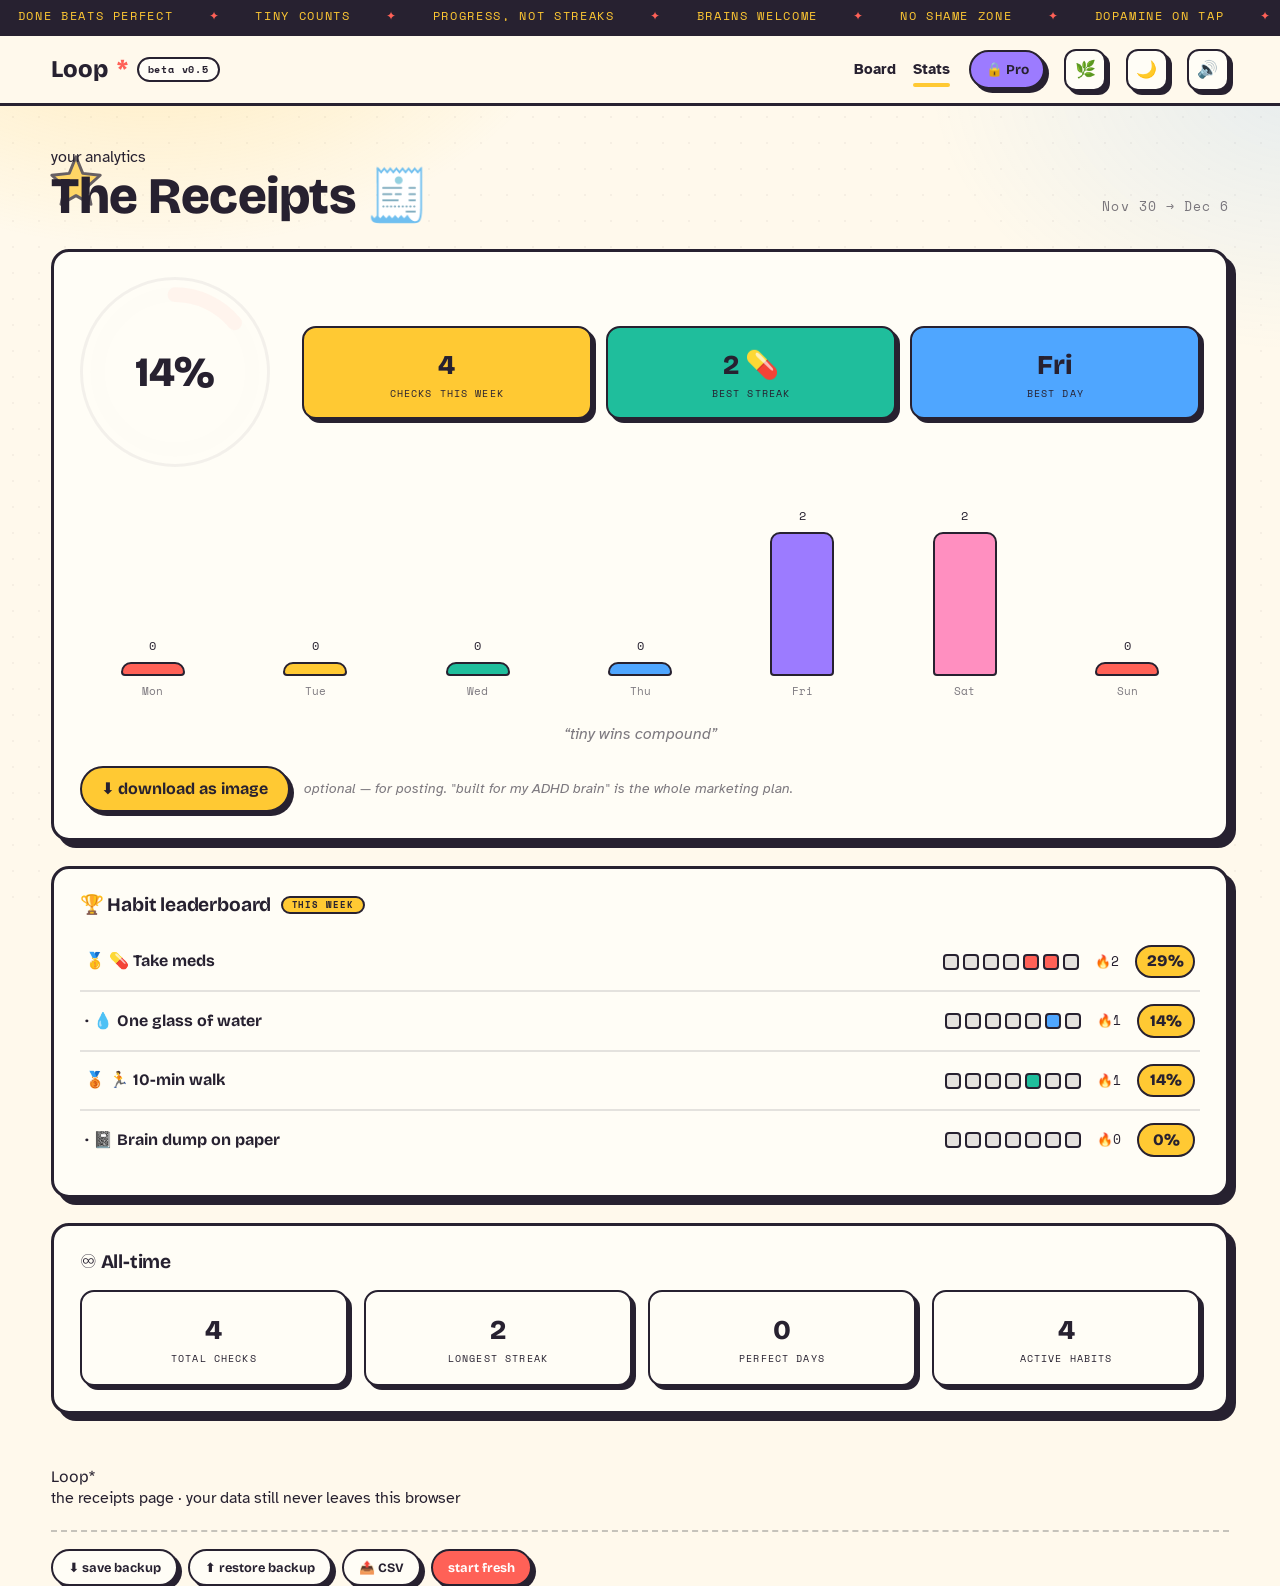
==== commit 4fcdd8a9: "Fix favicon 404 and add missing icon links - Added favicon.ico file to resolve 404 error - Updated i" ====
--- a/stats.html
+++ b/stats.html
@@ -1,151 +1,152 @@
-<!DOCTYPE html>
-<html lang="en">
-<head>
-  <meta charset="UTF-8">
-  <meta name="viewport" content="width=device-width, initial-scale=1.0">
-  <title>Loop* — the receipts</title>
-  <script>
-    try{ const t = JSON.parse(localStorage.getItem('loop.state.v1')).theme;
-      if(t === 'night' || t === 'dusk') document.documentElement.setAttribute('data-theme', t); }catch(e){}
-  </script>
-  <link rel="preconnect" href="https://fonts.googleapis.com">
-  <link rel="preconnect" href="https://fonts.gstatic.com" crossorigin>
-  <link href="https://fonts.googleapis.com/css2?family=Bricolage+Grotesque:opsz,wght@12..96,300..800&family=Atkinson+Hyperlegible:ital,wght@0,400;0,700;1,400&family=Space+Mono:wght@400;700&display=swap" rel="stylesheet">
-  <link rel="stylesheet" href="css/base.css">
-  <link rel="stylesheet" href="css/app.css">
-  <link rel="stylesheet" href="css/theme.css">
-  <link rel="stylesheet" href="css/mobile.css">
-  <link rel="stylesheet" href="css/pro.css">
-  <link rel="stylesheet" href="css/stats.css">
-  <link rel="icon" href="icons/icon.svg">
-</head>
-<body>
-
-  <div class="ambient" aria-hidden="true">
-    <svg class="sticker st1" width="62" height="62" viewBox="0 0 64 64"><path d="M32 4l7 17 18 2-13.5 12 4 18L32 44l-15.5 9 4-18L7 23l18-2z" fill="#FFC933" stroke="#272130" stroke-width="3" stroke-linejoin="round"/></svg>
-    <svg class="sticker st4" width="56" height="56" viewBox="0 0 64 64"><circle cx="32" cy="32" r="27" fill="#1FBE9C" stroke="#272130" stroke-width="3"/><circle cx="23" cy="27" r="3.5" fill="#272130"/><circle cx="41" cy="27" r="3.5" fill="#272130"/><path d="M21 39 q11 10 22 0" fill="none" stroke="#272130" stroke-width="3.5" stroke-linecap="round"/></svg>
-  </div>
-
-  <div class="ticker" aria-hidden="true">
-    <div class="ticker-track">
-      <div class="half"><i>done beats perfect</i><b>✦</b><i>tiny counts</i><b>✦</b><i>progress, not streaks</i><b>✦</b><i>brains welcome</i><b>✦</b><i>no shame zone</i><b>✦</b><i>dopamine on tap</i><b>✦</b></div>
-      <div class="half"><i>done beats perfect</i><b>✦</b><i>tiny counts</i><b>✦</b><i>progress, not streaks</i><b>✦</b><i>brains welcome</i><b>✦</b><i>no shame zone</i><b>✦</b><i>dopamine on tap</i><b>✦</b></div>
-    </div>
-  </div>
-
-  <header class="topbar">
-    <div class="container">
-      <a class="logo" href="index.html">Loop<span class="spark">*</span> <span class="pill">beta v0.5</span></a>
-      <nav class="topnav">
-        <a href="index.html">Board</a>
-        <a href="stats.html" class="active">Stats</a>
-      </nav>
-      <button id="proBtn" class="pro-btn" data-open-pro title="Loop Pro — $5 once">🔒 Pro</button>
-      <button id="calmBtn" class="icon-btn" aria-pressed="false" title="calm mode">🌿</button>
-      <button id="themeBtn" class="icon-btn" title="switch day / night">🌙</button>
-      <button id="soundBtn" class="icon-btn" aria-pressed="true" title="toggle sounds">🔊</button>
-    </div>
-  </header>
-
-  <main class="container stats-main">
-
-    <header class="stats-head">
-      <div>
-        <span class="kicker">your analytics</span>
-        <h1>The Receipts 🧾</h1>
-      </div>
-      <span class="range" id="range"></span>
-    </header>
-
-    <section class="panel">
-      <div class="report-grid">
-        <div class="big-ring-wrap" title="week completion">
-          <svg class="big-ring" viewBox="0 0 200 200">
-            <circle class="bg" cx="100" cy="100" r="84"/>
-            <circle class="fg" id="bigRing" cx="100" cy="100" r="84"/>
-          </svg>
-          <div class="big-label"><span id="bigPct">0%</span></div>
-        </div>
-        <div class="stat-boxes">
-          <div class="stat-box"><div class="stat-value" id="vChecks">0</div><div class="stat-label">checks this week</div></div>
-          <div class="stat-box"><div class="stat-value" id="vStreak">0</div><div class="stat-label">best streak</div></div>
-          <div class="stat-box"><div class="stat-value" id="vDay">—</div><div class="stat-label">best day</div></div>
-        </div>
-      </div>
-
-      <div class="bars" id="bars"></div>
-      <p class="quote-line" id="quoteLine"></p>
-
-      <div class="report-actions">
-        <button class="btn btn-primary" id="dlBtn">⬇ download as image</button>
-        <span class="share-hint">optional — for posting. "built for my ADHD brain" is the whole marketing plan.</span>
-      </div>
-    </section>
-
-    <section class="panel">
-      <h2>🏆 Habit leaderboard <span class="chip">this week</span></h2>
-      <div id="lb"></div>
-    </section>
-
-    <section class="panel">
-      <h2>♾️ All-time</h2>
-      <div class="tiles">
-        <div class="tile"><div class="stat-value" id="tChecks">0</div><div class="stat-label">total checks</div></div>
-        <div class="tile"><div class="stat-value" id="tStreak">0</div><div class="stat-label">longest streak</div></div>
-        <div class="tile"><div class="stat-value" id="tPerfect">0</div><div class="stat-label">perfect days</div></div>
-        <div class="tile"><div class="stat-value" id="tHabits">0</div><div class="stat-label">active habits</div></div>
-      </div>
-    </section>
-
-  </main>
-
-  <footer>
-    <div class="container">
-      <div class="foot-logo display">Loop<span class="spark">*</span></div>
-      <p class="fine">the receipts page · your data still never leaves this browser</p>
-      <div class="data-bar">
-        <button class="btn mini" id="exportBtn">⬇ save backup</button>
-        <button class="btn mini" id="importBtn">⬆ restore backup</button>
-        <input type="file" id="importFile" accept=".json,application/json" hidden>
-        <button class="btn mini" id="csvBtn">📤 CSV</button>
-        <button class="btn mini danger" id="wipeBtn">start fresh</button>
-      </div>
-    </div>
-  </footer>
-
-  <dialog id="proModal">
-    <h3>Loop Pro <span class="pro-price">$5 once</span></h3>
-    <p class="hint">pay once, forever yours — and it keeps the free version free.</p>
-    <ul class="pro-list">
-      <li>🏆 milestone badges — every streak you've ever survived</li>
-      <li>📅 month view — 30 days of your zigzag at a glance</li>
-      <li>🌆 dusk theme — a third way to see Loop</li>
-      <li>📤 CSV export — your data, spreadsheet-ready</li>
-      <li>💛 funds more ADHD-first features</li>
-    </ul>
-    <a class="btn btn-primary" id="buyLink" href="#" target="_blank" rel="noopener">get my key →</a>
-    <label class="field-label" for="proKey">already have a key?</label>
-    <div class="pro-key-row">
-      <input id="proKey" placeholder="paste the key from your receipt" autocomplete="off">
-      <button class="btn btn-primary" id="activateBtn">unlock</button>
-    </div>
-    <p class="pro-note" id="proNote"></p>
-    <span class="field-label">themes</span>
-    <div class="pick-row">
-      <button class="theme-dot" data-theme="day" style="background:#FFF9EC" title="day"></button>
-      <button class="theme-dot" data-theme="night" style="background:#17141F" title="night"></button>
-      <button class="theme-dot pro-only" data-theme="dusk" style="background:#232946" title="dusk (Pro)"></button>
-    </div>
-    <menu><button type="button" class="btn" id="proClose">close</button></menu>
-  </dialog>
-  
-  <script src="js/storage.js"></script>
-  <script src="js/habits.js"></script>
-  <script src="js/fx.js"></script>
-  <script src="js/report.js"></script>
-  <script src="js/stats.js"></script>
-  <script src="js/settings.js"></script>
-  <script src="js/pro.js"></script>
-  <script src="js/pwa.js"></script>
-</body>
+<!DOCTYPE html>
+<html lang="en">
+<head>
+  <meta charset="UTF-8">
+  <meta name="viewport" content="width=device-width, initial-scale=1.0">
+  <title>Loop* — the receipts</title>
+  <script>
+    try{ const t = JSON.parse(localStorage.getItem('loop.state.v1')).theme;
+      if(t === 'night' || t === 'dusk') document.documentElement.setAttribute('data-theme', t); }catch(e){}
+  </script>
+  <link rel="preconnect" href="https://fonts.googleapis.com">
+  <link rel="preconnect" href="https://fonts.gstatic.com" crossorigin>
+  <link href="https://fonts.googleapis.com/css2?family=Bricolage+Grotesque:opsz,wght@12..96,300..800&family=Atkinson+Hyperlegible:ital,wght@0,400;0,700;1,400&family=Space+Mono:wght@400;700&display=swap" rel="stylesheet">
+  <link rel="stylesheet" href="css/base.css">
+  <link rel="stylesheet" href="css/app.css">
+  <link rel="stylesheet" href="css/theme.css">
+  <link rel="stylesheet" href="css/mobile.css">
+  <link rel="stylesheet" href="css/pro.css">
+  <link rel="stylesheet" href="css/stats.css">
+  <link rel="icon" href="../favicon.ico">
+  <link rel="icon" type="image/svg+xml" href="../icons/icon.svg">
+</head>
+<body>
+
+  <div class="ambient" aria-hidden="true">
+    <svg class="sticker st1" width="62" height="62" viewBox="0 0 64 64"><path d="M32 4l7 17 18 2-13.5 12 4 18L32 44l-15.5 9 4-18L7 23l18-2z" fill="#FFC933" stroke="#272130" stroke-width="3" stroke-linejoin="round"/></svg>
+    <svg class="sticker st4" width="56" height="56" viewBox="0 0 64 64"><circle cx="32" cy="32" r="27" fill="#1FBE9C" stroke="#272130" stroke-width="3"/><circle cx="23" cy="27" r="3.5" fill="#272130"/><circle cx="41" cy="27" r="3.5" fill="#272130"/><path d="M21 39 q11 10 22 0" fill="none" stroke="#272130" stroke-width="3.5" stroke-linecap="round"/></svg>
+  </div>
+
+  <div class="ticker" aria-hidden="true">
+    <div class="ticker-track">
+      <div class="half"><i>done beats perfect</i><b>✦</b><i>tiny counts</i><b>✦</b><i>progress, not streaks</i><b>✦</b><i>brains welcome</i><b>✦</b><i>no shame zone</i><b>✦</b><i>dopamine on tap</i><b>✦</b></div>
+      <div class="half"><i>done beats perfect</i><b>✦</b><i>tiny counts</i><b>✦</b><i>progress, not streaks</i><b>✦</b><i>brains welcome</i><b>✦</b><i>no shame zone</i><b>✦</b><i>dopamine on tap</i><b>✦</b></div>
+    </div>
+  </div>
+
+  <header class="topbar">
+    <div class="container">
+      <a class="logo" href="index.html">Loop<span class="spark">*</span> <span class="pill">beta v0.5</span></a>
+      <nav class="topnav">
+        <a href="index.html">Board</a>
+        <a href="stats.html" class="active">Stats</a>
+      </nav>
+      <button id="proBtn" class="pro-btn" data-open-pro title="Loop Pro — $5 once">🔒 Pro</button>
+      <button id="calmBtn" class="icon-btn" aria-pressed="false" title="calm mode">🌿</button>
+      <button id="themeBtn" class="icon-btn" title="switch day / night">🌙</button>
+      <button id="soundBtn" class="icon-btn" aria-pressed="true" title="toggle sounds">🔊</button>
+    </div>
+  </header>
+
+  <main class="container stats-main">
+
+    <header class="stats-head">
+      <div>
+        <span class="kicker">your analytics</span>
+        <h1>The Receipts 🧾</h1>
+      </div>
+      <span class="range" id="range"></span>
+    </header>
+
+    <section class="panel">
+      <div class="report-grid">
+        <div class="big-ring-wrap" title="week completion">
+          <svg class="big-ring" viewBox="0 0 200 200">
+            <circle class="bg" cx="100" cy="100" r="84"/>
+            <circle class="fg" id="bigRing" cx="100" cy="100" r="84"/>
+          </svg>
+          <div class="big-label"><span id="bigPct">0%</span></div>
+        </div>
+        <div class="stat-boxes">
+          <div class="stat-box"><div class="stat-value" id="vChecks">0</div><div class="stat-label">checks this week</div></div>
+          <div class="stat-box"><div class="stat-value" id="vStreak">0</div><div class="stat-label">best streak</div></div>
+          <div class="stat-box"><div class="stat-value" id="vDay">—</div><div class="stat-label">best day</div></div>
+        </div>
+      </div>
+
+      <div class="bars" id="bars"></div>
+      <p class="quote-line" id="quoteLine"></p>
+
+      <div class="report-actions">
+        <button class="btn btn-primary" id="dlBtn">⬇ download as image</button>
+        <span class="share-hint">optional — for posting. "built for my ADHD brain" is the whole marketing plan.</span>
+      </div>
+    </section>
+
+    <section class="panel">
+      <h2>🏆 Habit leaderboard <span class="chip">this week</span></h2>
+      <div id="lb"></div>
+    </section>
+
+    <section class="panel">
+      <h2>♾️ All-time</h2>
+      <div class="tiles">
+        <div class="tile"><div class="stat-value" id="tChecks">0</div><div class="stat-label">total checks</div></div>
+        <div class="tile"><div class="stat-value" id="tStreak">0</div><div class="stat-label">longest streak</div></div>
+        <div class="tile"><div class="stat-value" id="tPerfect">0</div><div class="stat-label">perfect days</div></div>
+        <div class="tile"><div class="stat-value" id="tHabits">0</div><div class="stat-label">active habits</div></div>
+      </div>
+    </section>
+
+  </main>
+
+  <footer>
+    <div class="container">
+      <div class="foot-logo display">Loop<span class="spark">*</span></div>
+      <p class="fine">the receipts page · your data still never leaves this browser</p>
+      <div class="data-bar">
+        <button class="btn mini" id="exportBtn">⬇ save backup</button>
+        <button class="btn mini" id="importBtn">⬆ restore backup</button>
+        <input type="file" id="importFile" accept=".json,application/json" hidden>
+        <button class="btn mini" id="csvBtn">📤 CSV</button>
+        <button class="btn mini danger" id="wipeBtn">start fresh</button>
+      </div>
+    </div>
+  </footer>
+
+  <dialog id="proModal">
+    <h3>Loop Pro <span class="pro-price">$5 once</span></h3>
+    <p class="hint">pay once, forever yours — and it keeps the free version free.</p>
+    <ul class="pro-list">
+      <li>🏆 milestone badges — every streak you've ever survived</li>
+      <li>📅 month view — 30 days of your zigzag at a glance</li>
+      <li>🌆 dusk theme — a third way to see Loop</li>
+      <li>📤 CSV export — your data, spreadsheet-ready</li>
+      <li>💛 funds more ADHD-first features</li>
+    </ul>
+    <a class="btn btn-primary" id="buyLink" href="#" target="_blank" rel="noopener">get my key →</a>
+    <label class="field-label" for="proKey">already have a key?</label>
+    <div class="pro-key-row">
+      <input id="proKey" placeholder="paste the key from your receipt" autocomplete="off">
+      <button class="btn btn-primary" id="activateBtn">unlock</button>
+    </div>
+    <p class="pro-note" id="proNote"></p>
+    <span class="field-label">themes</span>
+    <div class="pick-row">
+      <button class="theme-dot" data-theme="day" style="background:#FFF9EC" title="day"></button>
+      <button class="theme-dot" data-theme="night" style="background:#17141F" title="night"></button>
+      <button class="theme-dot pro-only" data-theme="dusk" style="background:#232946" title="dusk (Pro)"></button>
+    </div>
+    <menu><button type="button" class="btn" id="proClose">close</button></menu>
+  </dialog>
+  
+  <script src="js/storage.js"></script>
+  <script src="js/habits.js"></script>
+  <script src="js/fx.js"></script>
+  <script src="js/report.js"></script>
+  <script src="js/stats.js"></script>
+  <script src="js/settings.js"></script>
+  <script src="js/pro.js"></script>
+  <script src="js/pwa.js"></script>
+</body>
 </html>
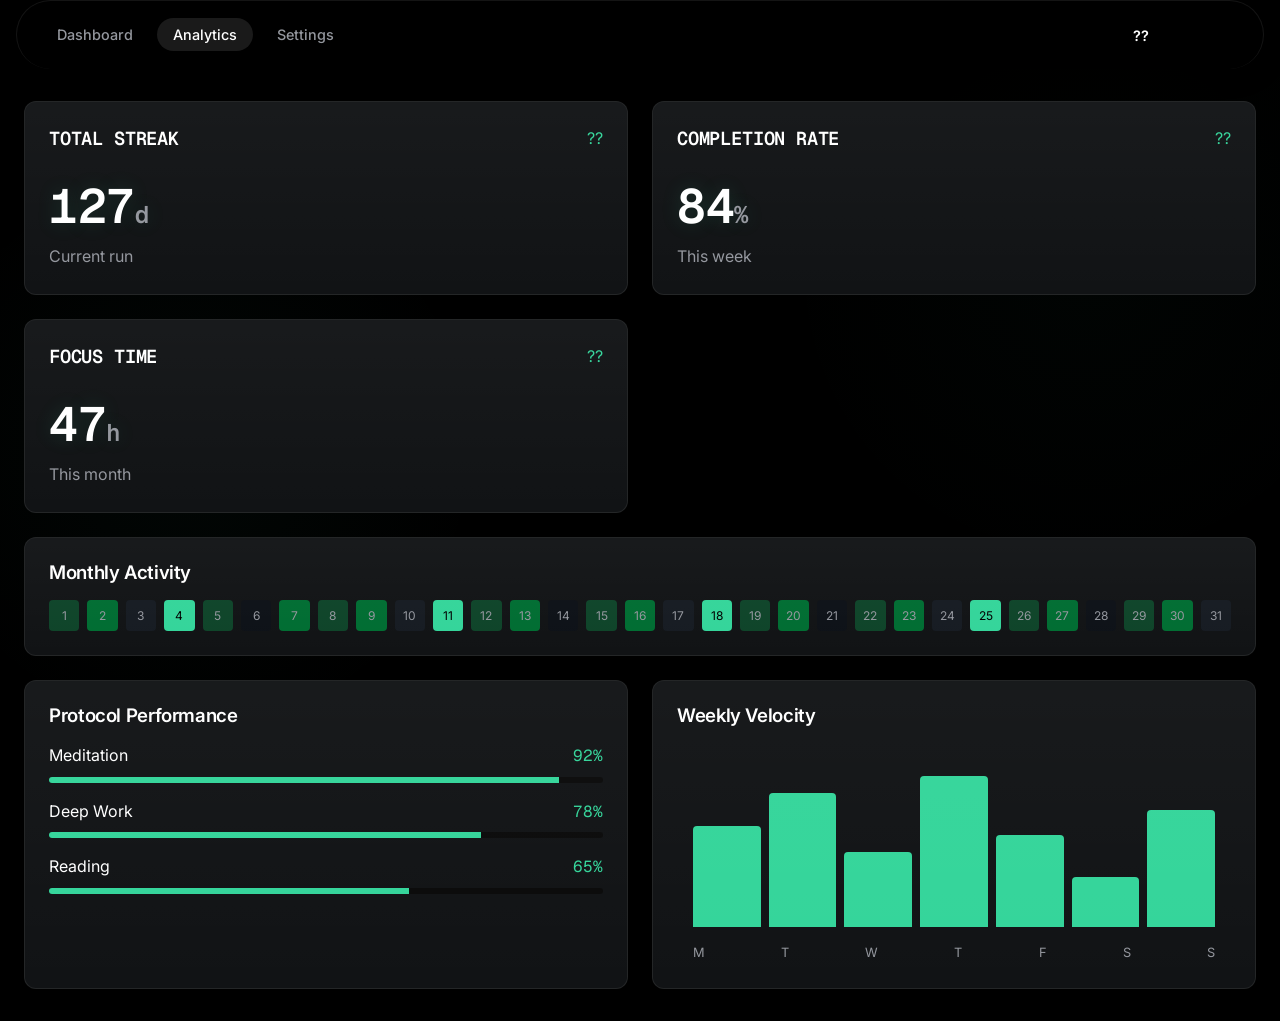
==== commit 651f3eed: "Update stats.html for analytics page enhancements" ====
--- a/stats.html
+++ b/stats.html
@@ -3,150 +3,178 @@
 <head>
   <meta charset="UTF-8">
   <meta name="viewport" content="width=device-width, initial-scale=1.0">
-  <title>Loop* — the receipts</title>
-  <script>
-    try{ const t = JSON.parse(localStorage.getItem('loop.state.v1')).theme;
-      if(t === 'night' || t === 'dusk') document.documentElement.setAttribute('data-theme', t); }catch(e){}
-  </script>
+  <title>Loop* | Analytics</title>
+  <link rel="manifest" href="manifest.json">
+  <meta name="theme-color" content="#000000">
+  <link rel="icon" type="image/svg+xml" href="icons/icon.svg">
+  
   <link rel="preconnect" href="https://fonts.googleapis.com">
   <link rel="preconnect" href="https://fonts.gstatic.com" crossorigin>
-  <link href="https://fonts.googleapis.com/css2?family=Bricolage+Grotesque:opsz,wght@12..96,300..800&family=Atkinson+Hyperlegible:ital,wght@0,400;0,700;1,400&family=Space+Mono:wght@400;700&display=swap" rel="stylesheet">
-  <link rel="stylesheet" href="css/base.css">
+  <link href="https://fonts.googleapis.com/css2?family=Inter:wght@400;500;600&family=Geist+Mono:wght@400;500;600&display=swap" rel="stylesheet">
+  
+  <link rel="stylesheet" href="css/theme.css">
   <link rel="stylesheet" href="css/app.css">
-  <link rel="stylesheet" href="css/theme.css">
-  <link rel="stylesheet" href="css/mobile.css">
-  <link rel="stylesheet" href="css/pro.css">
-  <link rel="stylesheet" href="css/stats.css">
-  <link rel="icon" href="../favicon.ico">
-  <link rel="icon" type="image/svg+xml" href="../icons/icon.svg">
 </head>
 <body>
+  <div class="ticker"></div>
 
-  <div class="ambient" aria-hidden="true">
-    <svg class="sticker st1" width="62" height="62" viewBox="0 0 64 64"><path d="M32 4l7 17 18 2-13.5 12 4 18L32 44l-15.5 9 4-18L7 23l18-2z" fill="#FFC933" stroke="#272130" stroke-width="3" stroke-linejoin="round"/></svg>
-    <svg class="sticker st4" width="56" height="56" viewBox="0 0 64 64"><circle cx="32" cy="32" r="27" fill="#1FBE9C" stroke="#272130" stroke-width="3"/><circle cx="23" cy="27" r="3.5" fill="#272130"/><circle cx="41" cy="27" r="3.5" fill="#272130"/><path d="M21 39 q11 10 22 0" fill="none" stroke="#272130" stroke-width="3.5" stroke-linecap="round"/></svg>
-  </div>
+  <nav class="topbar">
+    <ul class="nav-links">
+      <li><a href="index.html" class="nav-link">Dashboard</a></li>
+      <li><a href="stats.html" class="nav-link active">Analytics</a></li>
+      <li><a href="#" class="nav-link">Settings</a></li>
+    </ul>
+    <div class="flex items-center gap-2">
+      <button class="btn btn-ghost" id="theme-btn">??</button>
+      <a href="#" class="btn btn-primary" data-open-pro>Pro</a>
+    </div>
+  </nav>
 
-  <div class="ticker" aria-hidden="true">
-    <div class="ticker-track">
-      <div class="half"><i>done beats perfect</i><b>✦</b><i>tiny counts</i><b>✦</b><i>progress, not streaks</i><b>✦</b><i>brains welcome</i><b>✦</b><i>no shame zone</i><b>✦</b><i>dopamine on tap</i><b>✦</b></div>
-      <div class="half"><i>done beats perfect</i><b>✦</b><i>tiny counts</i><b>✦</b><i>progress, not streaks</i><b>✦</b><i>brains welcome</i><b>✦</b><i>no shame zone</i><b>✦</b><i>dopamine on tap</i><b>✦</b></div>
-    </div>
-  </div>
+  <main class="main-grid">
+    
+    <!-- Key Metrics -->
+    <section class="card area-stats">
+      <div class="flex justify-between items-center" style="margin-bottom: 1rem;">
+        <h3 class="mono">TOTAL STREAK</h3>
+        <span class="text-mint">??</span>
+      </div>
+      <div class="timer-display mono">127<span class="text-dust" style="font-size: 1.5rem;">d</span></div>
+      <p class="text-dust">Current run</p>
+    </section>
 
-  <header class="topbar">
-    <div class="container">
-      <a class="logo" href="index.html">Loop<span class="spark">*</span> <span class="pill">beta v0.5</span></a>
-      <nav class="topnav">
-        <a href="index.html">Board</a>
-        <a href="stats.html" class="active">Stats</a>
-      </nav>
-      <button id="proBtn" class="pro-btn" data-open-pro title="Loop Pro — $5 once">🔒 Pro</button>
-      <button id="calmBtn" class="icon-btn" aria-pressed="false" title="calm mode">🌿</button>
-      <button id="themeBtn" class="icon-btn" title="switch day / night">🌙</button>
-      <button id="soundBtn" class="icon-btn" aria-pressed="true" title="toggle sounds">🔊</button>
-    </div>
-  </header>
+    <section class="card area-stats">
+      <div class="flex justify-between items-center" style="margin-bottom: 1rem;">
+        <h3 class="mono">COMPLETION RATE</h3>
+        <span class="text-mint">??</span>
+      </div>
+      <div class="timer-display mono">84<span class="text-dust" style="font-size: 1.5rem;">%</span></div>
+      <p class="text-dust">This week</p>
+    </section>
 
-  <main class="container stats-main">
+    <section class="card area-stats">
+      <div class="flex justify-between items-center" style="margin-bottom: 1rem;">
+        <h3 class="mono">FOCUS TIME</h3>
+        <span class="text-mint">??</span>
+      </div>
+      <div class="timer-display mono">47<span class="text-dust" style="font-size: 1.5rem;">h</span></div>
+      <p class="text-dust">This month</p>
+    </section>
 
-    <header class="stats-head">
-      <div>
-        <span class="kicker">your analytics</span>
-        <h1>The Receipts 🧾</h1>
-      </div>
-      <span class="range" id="range"></span>
-    </header>
-
-    <section class="panel">
-      <div class="report-grid">
-        <div class="big-ring-wrap" title="week completion">
-          <svg class="big-ring" viewBox="0 0 200 200">
-            <circle class="bg" cx="100" cy="100" r="84"/>
-            <circle class="fg" id="bigRing" cx="100" cy="100" r="84"/>
-          </svg>
-          <div class="big-label"><span id="bigPct">0%</span></div>
-        </div>
-        <div class="stat-boxes">
-          <div class="stat-box"><div class="stat-value" id="vChecks">0</div><div class="stat-label">checks this week</div></div>
-          <div class="stat-box"><div class="stat-value" id="vStreak">0</div><div class="stat-label">best streak</div></div>
-          <div class="stat-box"><div class="stat-value" id="vDay">—</div><div class="stat-label">best day</div></div>
-        </div>
-      </div>
-
-      <div class="bars" id="bars"></div>
-      <p class="quote-line" id="quoteLine"></p>
-
-      <div class="report-actions">
-        <button class="btn btn-primary" id="dlBtn">⬇ download as image</button>
-        <span class="share-hint">optional — for posting. "built for my ADHD brain" is the whole marketing plan.</span>
+    <!-- Monthly Matrix -->
+    <section class="card" style="grid-column: span 12;">
+      <h3 style="margin-bottom: 1rem;">Monthly Activity</h3>
+      <div class="heatmap" style="grid-template-columns: repeat(31, 1fr);">
+        <!-- Generated dynamically -->
+        <div class="heatmap-cell l3">1</div>
+        <div class="heatmap-cell l4">2</div>
+        <div class="heatmap-cell l2">3</div>
+        <div class="heatmap-cell l5">4</div>
+        <div class="heatmap-cell l3">5</div>
+        <div class="heatmap-cell l1">6</div>
+        <div class="heatmap-cell l4">7</div>
+        <div class="heatmap-cell l3">8</div>
+        <div class="heatmap-cell l4">9</div>
+        <div class="heatmap-cell l2">10</div>
+        <div class="heatmap-cell l5">11</div>
+        <div class="heatmap-cell l3">12</div>
+        <div class="heatmap-cell l4">13</div>
+        <div class="heatmap-cell l1">14</div>
+        <div class="heatmap-cell l3">15</div>
+        <div class="heatmap-cell l4">16</div>
+        <div class="heatmap-cell l2">17</div>
+        <div class="heatmap-cell l5">18</div>
+        <div class="heatmap-cell l3">19</div>
+        <div class="heatmap-cell l4">20</div>
+        <div class="heatmap-cell l1">21</div>
+        <div class="heatmap-cell l3">22</div>
+        <div class="heatmap-cell l4">23</div>
+        <div class="heatmap-cell l2">24</div>
+        <div class="heatmap-cell l5">25</div>
+        <div class="heatmap-cell l3">26</div>
+        <div class="heatmap-cell l4">27</div>
+        <div class="heatmap-cell l1">28</div>
+        <div class="heatmap-cell l3">29</div>
+        <div class="heatmap-cell l4">30</div>
+        <div class="heatmap-cell l2">31</div>
       </div>
     </section>
 
-    <section class="panel">
-      <h2>🏆 Habit leaderboard <span class="chip">this week</span></h2>
-      <div id="lb"></div>
+    <!-- Performance Bars -->
+    <section class="card" style="grid-column: span 6;">
+      <h3 style="margin-bottom: 1rem;">Protocol Performance</h3>
+      
+      <div style="margin-bottom: 1rem;">
+        <div class="flex justify-between" style="margin-bottom: 0.5rem;">
+          <span>Meditation</span>
+          <span class="mono text-mint">92%</span>
+        </div>
+        <div style="height: 6px; background: var(--deep-space); border-radius: 3px; overflow: hidden;">
+          <div style="height: 100%; width: 92%; background: var(--mint-laser);"></div>
+        </div>
+      </div>
+      
+      <div style="margin-bottom: 1rem;">
+        <div class="flex justify-between" style="margin-bottom: 0.5rem;">
+          <span>Deep Work</span>
+          <span class="mono text-mint">78%</span>
+        </div>
+        <div style="height: 6px; background: var(--deep-space); border-radius: 3px; overflow: hidden;">
+          <div style="height: 100%; width: 78%; background: var(--mint-laser);"></div>
+        </div>
+      </div>
+      
+      <div style="margin-bottom: 1rem;">
+        <div class="flex justify-between" style="margin-bottom: 0.5rem;">
+          <span>Reading</span>
+          <span class="mono text-mint">65%</span>
+        </div>
+        <div style="height: 6px; background: var(--deep-space); border-radius: 3px; overflow: hidden;">
+          <div style="height: 100%; width: 65%; background: var(--mint-laser);"></div>
+        </div>
+      </div>
     </section>
 
-    <section class="panel">
-      <h2>♾️ All-time</h2>
-      <div class="tiles">
-        <div class="tile"><div class="stat-value" id="tChecks">0</div><div class="stat-label">total checks</div></div>
-        <div class="tile"><div class="stat-value" id="tStreak">0</div><div class="stat-label">longest streak</div></div>
-        <div class="tile"><div class="stat-value" id="tPerfect">0</div><div class="stat-label">perfect days</div></div>
-        <div class="tile"><div class="stat-value" id="tHabits">0</div><div class="stat-label">active habits</div></div>
+    <!-- Weekly Chart -->
+    <section class="card" style="grid-column: span 6;">
+      <h3 style="margin-bottom: 1rem;">Weekly Velocity</h3>
+      <div style="height: 200px; display: flex; align-items: flex-end; gap: 8px; padding: 1rem;">
+        <div style="flex: 1; background: var(--mint-laser); height: 60%; border-radius: 4px 4px 0 0;"></div>
+        <div style="flex: 1; background: var(--mint-laser); height: 80%; border-radius: 4px 4px 0 0;"></div>
+        <div style="flex: 1; background: var(--mint-laser); height: 45%; border-radius: 4px 4px 0 0;"></div>
+        <div style="flex: 1; background: var(--mint-laser); height: 90%; border-radius: 4px 4px 0 0;"></div>
+        <div style="flex: 1; background: var(--mint-laser); height: 55%; border-radius: 4px 4px 0 0;"></div>
+        <div style="flex: 1; background: var(--mint-laser); height: 30%; border-radius: 4px 4px 0 0;"></div>
+        <div style="flex: 1; background: var(--mint-laser); height: 70%; border-radius: 4px 4px 0 0;"></div>
+      </div>
+      <div class="flex justify-between" style="padding: 0 1rem; color: var(--dust); font-size: 0.8rem;">
+        <span>M</span><span>T</span><span>W</span><span>T</span><span>F</span><span>S</span><span>S</span>
       </div>
     </section>
 
   </main>
 
-  <footer>
-    <div class="container">
-      <div class="foot-logo display">Loop<span class="spark">*</span></div>
-      <p class="fine">the receipts page · your data still never leaves this browser</p>
-      <div class="data-bar">
-        <button class="btn mini" id="exportBtn">⬇ save backup</button>
-        <button class="btn mini" id="importBtn">⬆ restore backup</button>
-        <input type="file" id="importFile" accept=".json,application/json" hidden>
-        <button class="btn mini" id="csvBtn">📤 CSV</button>
-        <button class="btn mini danger" id="wipeBtn">start fresh</button>
-      </div>
-    </div>
-  </footer>
+  <dialog id="pro-modal">
+    <h2 class="text-mint">Loop* Pro</h2>
+    <p class="text-dust" style="margin: 1rem 0;">Unlock advanced analytics, unlimited habits, and cloud sync.</p>
+    <button class="btn btn-primary" style="width: 100%;">Upgrade - $4/mo</button>
+    <button class="btn" onclick="document.getElementById('pro-modal').close()" style="width: 100%; margin-top: 0.5rem;">Maybe Later</button>
+  </dialog>
 
-  <dialog id="proModal">
-    <h3>Loop Pro <span class="pro-price">$5 once</span></h3>
-    <p class="hint">pay once, forever yours — and it keeps the free version free.</p>
-    <ul class="pro-list">
-      <li>🏆 milestone badges — every streak you've ever survived</li>
-      <li>📅 month view — 30 days of your zigzag at a glance</li>
-      <li>🌆 dusk theme — a third way to see Loop</li>
-      <li>📤 CSV export — your data, spreadsheet-ready</li>
-      <li>💛 funds more ADHD-first features</li>
-    </ul>
-    <a class="btn btn-primary" id="buyLink" href="#" target="_blank" rel="noopener">get my key →</a>
-    <label class="field-label" for="proKey">already have a key?</label>
-    <div class="pro-key-row">
-      <input id="proKey" placeholder="paste the key from your receipt" autocomplete="off">
-      <button class="btn btn-primary" id="activateBtn">unlock</button>
-    </div>
-    <p class="pro-note" id="proNote"></p>
-    <span class="field-label">themes</span>
-    <div class="pick-row">
-      <button class="theme-dot" data-theme="day" style="background:#FFF9EC" title="day"></button>
-      <button class="theme-dot" data-theme="night" style="background:#17141F" title="night"></button>
-      <button class="theme-dot pro-only" data-theme="dusk" style="background:#232946" title="dusk (Pro)"></button>
-    </div>
-    <menu><button type="button" class="btn" id="proClose">close</button></menu>
-  </dialog>
-  
-  <script src="js/storage.js"></script>
-  <script src="js/habits.js"></script>
-  <script src="js/fx.js"></script>
-  <script src="js/report.js"></script>
+  <script src="js/app.js"></script>
   <script src="js/stats.js"></script>
-  <script src="js/settings.js"></script>
-  <script src="js/pro.js"></script>
-  <script src="js/pwa.js"></script>
+  <script>
+    document.addEventListener('DOMContentLoaded', () => {
+      if ('serviceWorker' in navigator) {
+        navigator.serviceWorker.register('sw.js');
+      }
+      
+      document.querySelectorAll('[data-open-pro]').forEach(el => {
+        el.addEventListener('click', (e) => {
+          e.preventDefault();
+          document.getElementById('pro-modal').showModal();
+        });
+      });
+    });
+  </script>
 </body>
-</html>+</html>
--- a/css/theme.css
+++ b/css/theme.css
@@ -1,66 +1,626 @@
-/* ═══════════ css/theme.css — calm pass · calm mode · night mode · data bar ═══════════
-   Loads LAST, so it can override everything above it without touching old files. */
-
-/* --- 00 · calm pass: turn the default volume down one notch --- */
-body::before{ opacity:.045 }                 /* quieter dot grid */
-.ticker-track{ animation-duration:42s }      /* slower, gentler scroll */
-.ambient .sticker{ opacity:.7 }
-
-/* --- 01 · 🌿 calm mode --- */
-body.calm .ambient{ display:none }                       /* no floating stickers */
-body.calm .ticker-track{ animation:none }                /* ticker stops moving */
-body.calm .spark,
-body.calm .flame.hot,
-body.calm .spot-emoji{ animation:none }                  /* no wiggles */
-body.calm .rule:hover{ transform:none }
-body.calm .habit:hover{ transform:none; box-shadow:var(--shadow-sm) }
-body.calm #calmBtn{ background:var(--mint) }
-
-/* --- 02 · 🌙 night mode (token swap does 90% of the work) --- */
-[data-theme="night"]{
-  --paper:#17141F;
-  --card:#211D2E;
-  --ink:#f1ecdf;
-  --ink-60:rgba(241,236,223,.62);
-  --ink-12:rgba(241,236,223,.14);
-}
-[data-theme="night"] body::after{ opacity:.5 }           /* dim the glows */
-[data-theme="night"] .ticker{ background:#0D0B12 }       /* keep ticker dark */
-[data-theme="night"] footer{ background:#0D0B12; color:#F1ECDF }
-
-/* --- 03 · footer data bar --- */
-.data-bar{
-  width:100%; display:flex; gap:.6rem; flex-wrap:wrap;
-  margin-top:1.2rem; padding-top:1.1rem;
-  border-top:2px dashed rgba(128,128,128,.45);
-}
-.btn.mini{ font-size:.8rem; padding:.4rem .95rem; background:var(--card); color:var(--ink) }
-.btn.mini.danger{ background:var(--coral); color:#fff } 
-/* --- 04 · BUGFIX: dialog text blending in on dark ---
-   Browser UA styles hardcode `color: black` on <dialog>, which beats
-   inheritance. Our declaration beats the UA style, so this wins. */
-dialog{ color:var(--ink) }
-#hName::placeholder{ color:var(--ink-60) }
-
-/* also make NATIVE controls (the select dropdown popup, scrollbars,
-   confirm() boxes) follow the theme instead of staying white */
-[data-theme="night"]{ color-scheme: dark }
-/* --- 05 · v0.3 — notes · edit · archive · report button --- */
-textarea{ font:inherit; color:inherit }
-textarea#hNote{ width:100%; border:2.5px solid var(--ink); border-radius:10px; padding:.6rem .8rem; background:var(--paper); resize:vertical }
-
-.edit{ width:30px; height:30px; flex:none; border:2px solid var(--ink); border-radius:8px; background:var(--paper); font-size:.85rem; opacity:0; transition:opacity .15s, background .15s }
-.habit:hover .edit, .habit:focus-within .edit{ opacity:1 }
-.edit:hover{ background:var(--sun) }
-@media (hover:none){ .del, .edit{ opacity:1 } }   /* touchscreens have no hover */
-
-.note-chip{ font-size:.95rem; cursor:help; flex:none }
-
-.archive-toggle{ margin-top:.7rem; font-family:var(--mono); font-size:.78rem; border:2px dashed var(--ink); border-radius:999px; padding:.35rem .95rem }
-.archive-toggle:hover{ background:rgba(156,123,255,.25) }
-.archive-tray{ margin-top:.7rem; display:grid; gap:.5rem; border:2.5px dashed var(--ink); border-radius:var(--r-sm); padding:.8rem; background:rgba(156,123,255,.1) }
-.arch-row{ display:flex; align-items:center; gap:.6rem }
-.arch-name{ flex:1; font-size:.9rem; opacity:.75; text-decoration:line-through }
-.arch-row .btn.mini{ box-shadow:2px 2px 0 var(--ink) }
-
-.report-btn{ margin-top:1rem; width:100% }+/* 
+ * LOOP THEME v3.0 - NEON DESIGN SYSTEM
+ * Complete Visual Overhaul
+ */
+
+:root {
+  /* CORE PALETTE */
+  --void: #000000;
+  --deep-space: #0a0a0a;
+  --nebula: #111315;
+  --starlight: #ffffff;
+  --dust: #94979e;
+  --mint-laser: #34d59a;
+  --mint-glow: rgba(52, 213, 154, 0.15);
+  --pale-mint: #e4f1eb;
+  
+  /* TYPOGRAPHY */
+  --font-sans: 'Inter', system-ui, -apple-system, sans-serif;
+  --font-mono: 'Geist Mono', 'Fira Code', monospace;
+  
+  /* SPACING SCALE */
+  --s-1: 4px;
+  --s-2: 8px;
+  --s-3: 12px;
+  --s-4: 16px;
+  --s-5: 24px;
+  --s-6: 32px;
+  --s-7: 48px;
+  --s-8: 64px;
+  
+  /* BORDERS & RADIUS */
+  --border-hairline: 1px solid rgba(255, 255, 255, 0.08);
+  --border-subtle: 1px solid rgba(255, 255, 255, 0.12);
+  --radius-sm: 4px;
+  --radius-md: 8px;
+  --radius-lg: 12px;
+  --radius-xl: 16px;
+  --radius-full: 9999px;
+  
+  /* SHADOWS - Layered Depth */
+  --shadow-float: 0 4px 24px rgba(0, 0, 0, 0.4);
+  --shadow-hover: 0 8px 32px rgba(0, 0, 0, 0.5);
+  --shadow-glow: 0 0 20px var(--mint-glow);
+  
+  /* ANIMATION */
+  --ease-spring: cubic-bezier(0.175, 0.885, 0.32, 1.275);
+  --ease-smooth: cubic-bezier(0.4, 0, 0.2, 1);
+  --duration-fast: 150ms;
+  --duration-normal: 300ms;
+  --duration-slow: 500ms;
+}
+
+/* BASE RESET */
+*, *::before, *::after {
+  box-sizing: border-box;
+  margin: 0;
+  padding: 0;
+}
+
+html {
+  font-size: 16px;
+  -webkit-font-smoothing: antialiased;
+  -moz-osx-font-smoothing: grayscale;
+}
+
+body {
+  background-color: var(--void);
+  color: var(--starlight);
+  font-family: var(--font-sans);
+  line-height: 1.6;
+  overflow-x: hidden;
+  min-height: 100vh;
+}
+
+/* BACKGROUND ATMOSPHERE */
+body::before {
+  content: '';
+  position: fixed;
+  inset: 0;
+  background: 
+    radial-gradient(circle at 15% 50%, rgba(52, 213, 154, 0.03) 0%, transparent 25%),
+    radial-gradient(circle at 85% 30%, rgba(52, 213, 154, 0.02) 0%, transparent 25%);
+  z-index: -1;
+  pointer-events: none;
+}
+
+/* TYPOGRAPHY */
+h1, h2, h3, h4, h5, h6 {
+  font-weight: 600;
+  letter-spacing: -0.02em;
+  line-height: 1.2;
+}
+
+.mono {
+  font-family: var(--font-mono);
+  letter-spacing: -0.01em;
+}
+
+/* BUTTONS - Pill Actuators */
+.btn {
+  display: inline-flex;
+  align-items: center;
+  justify-content: center;
+  gap: var(--s-2);
+  padding: var(--s-3) var(--s-5);
+  font-family: var(--font-sans);
+  font-weight: 500;
+  font-size: 0.9rem;
+  border-radius: var(--radius-full);
+  border: var(--border-hairline);
+  background: var(--nebula);
+  color: var(--starlight);
+  cursor: pointer;
+  transition: all var(--duration-fast) var(--ease-smooth);
+  text-decoration: none;
+  min-height: 44px; /* Touch target */
+}
+
+.btn:hover {
+  background: rgba(255, 255, 255, 0.1);
+  transform: translateY(-1px);
+  border-color: rgba(255, 255, 255, 0.2);
+}
+
+.btn:active {
+  transform: translateY(0);
+}
+
+.btn-primary {
+  background: var(--mint-laser);
+  color: var(--void);
+  border: none;
+  font-weight: 600;
+}
+
+.btn-primary:hover {
+  background: #2bc48a;
+  box-shadow: var(--shadow-glow);
+}
+
+.btn-ghost {
+  background: transparent;
+  border: none;
+  color: var(--dust);
+}
+
+.btn-ghost:hover {
+  color: var(--starlight);
+  background: rgba(255, 255, 255, 0.05);
+}
+
+/* CARDS - Floating Panels */
+.card {
+  background: var(--nebula);
+  border: var(--border-hairline);
+  border-radius: var(--radius-lg);
+  padding: var(--s-5);
+  position: relative;
+  overflow: hidden;
+  transition: all var(--duration-normal) var(--ease-smooth);
+}
+
+.card::before {
+  content: '';
+  position: absolute;
+  inset: 0;
+  background: linear-gradient(180deg, rgba(255,255,255,0.03) 0%, transparent 100%);
+  pointer-events: none;
+}
+
+.card-hover:hover {
+  transform: translateY(-2px);
+  box-shadow: var(--shadow-hover);
+  border-color: rgba(255, 255, 255, 0.2);
+}
+
+/* INPUTS */
+.input {
+  width: 100%;
+  padding: var(--s-3) var(--s-4);
+  background: var(--deep-space);
+  border: var(--border-hairline);
+  border-radius: var(--radius-md);
+  color: var(--starlight);
+  font-family: var(--font-sans);
+  font-size: 0.95rem;
+  transition: all var(--duration-fast);
+  min-height: 44px;
+}
+
+.input:focus {
+  outline: none;
+  border-color: var(--mint-laser);
+  box-shadow: 0 0 0 2px var(--mint-glow);
+}
+
+/* DIALOGS */
+dialog {
+  background: var(--nebula);
+  border: var(--border-subtle);
+  border-radius: var(--radius-xl);
+  padding: var(--s-6);
+  color: var(--starlight);
+  box-shadow: var(--shadow-float);
+  max-width: 500px;
+  margin: auto;
+}
+
+dialog::backdrop {
+  background: rgba(0, 0, 0, 0.8);
+  backdrop-filter: blur(4px);
+}
+
+/* UTILITIES */
+.text-mint { color: var(--mint-laser); }
+.text-dust { color: var(--dust); }
+.text-center { text-align: center; }
+.flex { display: flex; }
+.items-center { align-items: center; }
+.justify-between { justify-content: space-between; }
+.gap-2 { gap: var(--s-2); }
+.gap-4 { gap: var(--s-4); }
+
+css/app.css:
+/* 
+ * LOOP APP v3.0 - Component Styles
+ * Complete Restructure
+ */
+
+/* TICKER - Subtle top indicator */
+.ticker {
+  position: fixed;
+  top: 0;
+  left: 0;
+  right: 0;
+  height: 2px;
+  background: linear-gradient(90deg, 
+    transparent 0%, 
+    var(--mint-laser) 50%, 
+    transparent 100%);
+  opacity: 0.5;
+  z-index: 1000;
+  animation: flow 8s linear infinite;
+}
+
+@keyframes flow {
+  0% { transform: translateX(-100%); }
+  100% { transform: translateX(100vw); }
+}
+
+/* NAVIGATION - Floating Dock */
+.topbar {
+  position: sticky;
+  top: var(--s-4);
+  margin: 0 var(--s-4);
+  padding: var(--s-3) var(--s-5);
+  background: rgba(17, 19, 21, 0.8);
+  backdrop-filter: blur(12px);
+  border: var(--border-hairline);
+  border-radius: var(--radius-full);
+  display: flex;
+  justify-content: space-between;
+  align-items: center;
+  z-index: 100;
+  box-shadow: var(--shadow-float);
+}
+
+.nav-links {
+  display: flex;
+  gap: var(--s-2);
+  list-style: none;
+}
+
+.nav-link {
+  padding: var(--s-2) var(--s-4);
+  color: var(--dust);
+  text-decoration: none;
+  font-size: 0.9rem;
+  font-weight: 500;
+  border-radius: var(--radius-full);
+  transition: all var(--duration-fast);
+}
+
+.nav-link:hover, .nav-link.active {
+  color: var(--starlight);
+  background: rgba(255, 255, 255, 0.1);
+}
+
+/* MAIN LAYOUT - Bento Grid */
+.main-grid {
+  display: grid;
+  grid-template-columns: repeat(12, 1fr);
+  gap: var(--s-5);
+  max-width: 1400px;
+  margin: var(--s-6) auto;
+  padding: 0 var(--s-5);
+}
+
+/* GRID AREAS */
+.area-spotlight { grid-column: span 12; }
+.area-timer { grid-column: span 4; }
+area-habits { grid-column: span 8; }
+.area-stats { grid-column: span 6; }
+area-energy { grid-column: span 6; }
+
+@media (max-width: 1024px) {
+  .area-timer, .area-habits, .area-stats, .area-energy {
+    grid-column: span 12;
+  }
+}
+
+/* SPOTLIGHT CARD */
+.spotlight {
+  background: linear-gradient(135deg, var(--mint-laser) 0%, #2bc48a 100%);
+  color: var(--void);
+  padding: var(--s-6);
+  border-radius: var(--radius-lg);
+  position: relative;
+  overflow: hidden;
+}
+
+.spotlight::before {
+  content: '';
+  position: absolute;
+  top: -50%;
+  right: -50%;
+  width: 200%;
+  height: 200%;
+  background: radial-gradient(circle, rgba(255,255,255,0.2) 0%, transparent 60%);
+  animation: pulse 4s ease-in-out infinite;
+}
+
+@keyframes pulse {
+  0%, 100% { transform: scale(1); opacity: 0.5; }
+  50% { transform: scale(1.1); opacity: 0.8; }
+}
+
+.spotlight-content {
+  position: relative;
+  z-index: 1;
+}
+
+.spotlight h2 {
+  font-size: 1.5rem;
+  margin-bottom: var(--s-2);
+}
+
+/* TIMER ORB */
+.timer-orb {
+  aspect-ratio: 1;
+  border-radius: 50%;
+  background: var(--deep-space);
+  border: var(--border-hairline);
+  display: flex;
+  flex-direction: column;
+  align-items: center;
+  justify-content: center;
+  position: relative;
+  box-shadow: inset 0 0 30px rgba(0,0,0,0.5);
+}
+
+.timer-display {
+  font-family: var(--font-mono);
+  font-size: 3rem;
+  font-weight: 600;
+  color: var(--starlight);
+  text-shadow: 0 0 20px var(--mint-glow);
+}
+
+.timer-ring {
+  position: absolute;
+  inset: 10%;
+  border-radius: 50%;
+  border: 2px solid rgba(255,255,255,0.05);
+  border-top-color: var(--mint-laser);
+  animation: spin 1s linear infinite;
+}
+
+@keyframes spin {
+  to { transform: rotate(360deg); }
+}
+
+.timer-controls {
+  display: flex;
+  gap: var(--s-2);
+  margin-top: var(--s-4);
+}
+
+.preset-btn {
+  padding: var(--s-2) var(--s-3);
+  font-size: 0.8rem;
+  border-radius: var(--radius-full);
+  background: transparent;
+  border: var(--border-hairline);
+  color: var(--dust);
+  cursor: pointer;
+  transition: all var(--duration-fast);
+}
+
+.preset-btn.active {
+  background: var(--mint-laser);
+  color: var(--void);
+  border-color: var(--mint-laser);
+}
+
+/* HABIT STRIPS */
+.habit-strip {
+  display: flex;
+  align-items: center;
+  padding: var(--s-4);
+  background: var(--deep-space);
+  border: var(--border-hairline);
+  border-radius: var(--radius-md);
+  margin-bottom: var(--s-3);
+  transition: all var(--duration-fast);
+  cursor: pointer;
+}
+
+.habit-strip:hover {
+  background: var(--nebula);
+  transform: translateX(4px);
+  border-color: rgba(255,255,255,0.2);
+}
+
+.habit-check {
+  width: 24px;
+  height: 24px;
+  border: 2px solid var(--dust);
+  border-radius: 6px;
+  margin-right: var(--s-3);
+  display: flex;
+  align-items: center;
+  justify-content: center;
+  transition: all var(--duration-fast);
+}
+
+.habit-check.checked {
+  background: var(--mint-laser);
+  border-color: var(--mint-laser);
+  color: var(--void);
+}
+
+.habit-info {
+  flex: 1;
+}
+
+.habit-name {
+  font-weight: 500;
+  color: var(--starlight);
+}
+
+.habit-streak {
+  font-family: var(--font-mono);
+  font-size: 0.8rem;
+  color: var(--mint-laser);
+}
+
+/* PROGRESS GAUGE */
+.gauge {
+  position: relative;
+  width: 120px;
+  height: 120px;
+}
+
+.gauge-svg {
+  transform: rotate(-90deg);
+  width: 100%;
+  height: 100%;
+}
+
+.gauge-bg {
+  fill: none;
+  stroke: var(--deep-space);
+  stroke-width: 8;
+}
+
+.gauge-fill {
+  fill: none;
+  stroke: var(--mint-laser);
+  stroke-width: 8;
+  stroke-linecap: round;
+  stroke-dasharray: 339;
+  stroke-dashoffset: 0;
+  transition: stroke-dashoffset var(--duration-slow) var(--ease-smooth);
+}
+
+.gauge-text {
+  position: absolute;
+  top: 50%;
+  left: 50%;
+  transform: translate(-50%, -50%);
+  font-family: var(--font-mono);
+  font-size: 1.5rem;
+  font-weight: 600;
+}
+
+/* ENERGY BAR */
+.energy-bar {
+  display: flex;
+  gap: 4px;
+  height: 32px;
+  align-items: center;
+}
+
+.energy-segment {
+  flex: 1;
+  background: var(--deep-space);
+  border-radius: 4px;
+  position: relative;
+  overflow: hidden;
+}
+
+.energy-segment.filled {
+  background: var(--mint-laser);
+}
+
+.energy-segment.filled::after {
+  content: '';
+  position: absolute;
+  inset: 0;
+  background: linear-gradient(90deg, transparent, rgba(255,255,255,0.3), transparent);
+  animation: shimmer 2s infinite;
+}
+
+@keyframes shimmer {
+  0% { transform: translateX(-100%); }
+  100% { transform: translateX(100%); }
+}
+
+/* HEATMAP GRID */
+.heatmap {
+  display: grid;
+  grid-template-columns: repeat(7, 1fr);
+  gap: 4px;
+}
+
+.heatmap-cell {
+  aspect-ratio: 1;
+  background: var(--deep-space);
+  border-radius: 4px;
+  display: flex;
+  align-items: center;
+  justify-content: center;
+  font-size: 0.75rem;
+  color: var(--dust);
+  transition: all var(--duration-fast);
+}
+
+.heatmap-cell:hover {
+  transform: scale(1.1);
+  border: 1px solid var(--mint-laser);
+}
+
+.heatmap-cell.l1 { background: #0d1117; }
+.heatmap-cell.l2 { background: #161b22; }
+.heatmap-cell.l3 { background: #0e4429; }
+.heatmap-cell.l4 { background: #006d32; }
+.heatmap-cell.l5 { background: var(--mint-laser); color: var(--void); }
+
+/* BRAIN DUMP */
+.brain-dump {
+  width: 100%;
+  min-height: 160px;
+  background: var(--deep-space);
+  border: var(--border-hairline);
+  border-radius: var(--radius-md);
+  padding: var(--s-4);
+  color: var(--starlight);
+  font-family: var(--font-sans);
+  resize: vertical;
+  transition: all var(--duration-fast);
+}
+
+.brain-dump:focus {
+  outline: none;
+  border-color: var(--mint-laser);
+  box-shadow: 0 0 0 2px var(--mint-glow);
+}
+
+/* CONFETTI */
+.confetti {
+  position: fixed;
+  width: 10px;
+  height: 10px;
+  background: var(--mint-laser);
+  animation: fall linear forwards;
+  pointer-events: none;
+  z-index: 999;
+}
+
+@keyframes fall {
+  to {
+    transform: translateY(100vh) rotate(720deg);
+    opacity: 0;
+  }
+}
+
+/* RESPONSIVE */
+@media (max-width: 768px) {
+  .main-grid {
+    grid-template-columns: 1fr;
+    gap: var(--s-4);
+    margin: var(--s-4) auto;
+  }
+  
+  .topbar {
+    top: 0;
+    margin: 0;
+    border-radius: 0;
+    border: none;
+    border-bottom: var(--border-hairline);
+  }
+  
+  .timer-display {
+    font-size: 2rem;
+  }
+  
+  .nav-links {
+    gap: var(--s-1);
+  }
+  
+  .nav-link {
+    padding: var(--s-2);
+    font-size: 0.8rem;
+  }
+}
--- a/css/app.css
+++ b/css/app.css
@@ -1,164 +1,938 @@
-/* ═══════════ css/app.css — ticker · topbar · board · timer · composer ═══════════ */
-
-/* --- ticker --- */
-.ticker{ background:var(--ink); color:var(--sun); overflow:hidden; border-bottom:var(--line); position:relative; z-index:3 }
-.ticker-track{ display:flex; width:max-content; animation:tick 28s linear infinite }
-.half{ display:flex; gap:2.2rem; padding:.45rem 1.1rem .45rem 1.1rem; font-family:var(--mono); font-size:.74rem; letter-spacing:.14em; text-transform:uppercase; white-space:nowrap }
-.half i{ font-style:normal } .half b{ color:var(--coral); font-weight:400 }
-@keyframes tick{ to{ transform:translateX(-50%) } }
-
-/* --- topbar --- */
-.topbar{ position:sticky; top:0; z-index:50; background:var(--paper); border-bottom:var(--line) }
-.topbar .container{ display:flex; align-items:center; gap:1.2rem; padding:.8rem 0; flex-wrap:wrap }
-.logo{ font-family:var(--display); font-weight:800; font-size:1.5rem; display:flex; align-items:center; gap:.55rem }
-.logo .spark{ color:var(--coral); display:inline-block; animation:wiggle 3s ease-in-out infinite }
-@keyframes wiggle{ 0%,100%{ transform:rotate(-8deg) } 50%{ transform:rotate(10deg) scale(1.15) } }
-.topnav{ display:flex; gap:1.1rem; margin-left:auto; font-weight:700; font-size:.95rem }
-.topnav a{ position:relative; padding:.2rem 0 }
-.topnav a::after{ content:""; position:absolute; left:0; bottom:-3px; height:4px; width:0; background:var(--sun); border-radius:2px; transition:width .25s }
-.topnav a:hover::after{ width:100% }
-.icon-btn{ width:42px; height:42px; border:2.5px solid var(--ink); border-radius:12px; background:var(--card); box-shadow:var(--shadow-sm); font-size:1.05rem; transition:transform .15s, box-shadow .15s }
-.icon-btn:hover{ transform:translate(-2px,-2px); box-shadow:6px 6px 0 var(--ink) }
-.icon-btn:active{ transform:translate(2px,2px); box-shadow:1px 1px 0 var(--ink) }
-
-/* --- layout --- */
-.app-grid{ display:grid; grid-template-columns:1.15fr .85fr; gap:1.6rem; padding:2.4rem 0 3.4rem; align-items:start }
-.side{ display:grid; gap:1.6rem }
-.panel{ background:var(--card); border:var(--line); border-radius:var(--r); box-shadow:var(--shadow); padding:1.6rem; position:relative }
-.panel h2{ font-size:1.2rem; margin-bottom:1.1rem; display:flex; align-items:center; gap:.6rem; flex-wrap:wrap }
-.chip{ font-family:var(--mono); font-size:.58rem; letter-spacing:.1em; text-transform:uppercase; border:2px solid var(--ink); border-radius:999px; padding:.12rem .55rem; background:var(--sun) }
-
-/* --- today head + progress ring --- */
-.today-head{ display:flex; align-items:center; gap:1rem; margin-bottom:1.3rem; flex-wrap:wrap }
-.today-head h1{ font-size:clamp(2rem, 4vw, 2.7rem); font-weight:800 }
-.today-date{ font-family:var(--mono); font-size:.78rem; color:var(--ink-60); text-transform:uppercase; letter-spacing:.12em }
-.ring-wrap{ margin-left:auto; position:relative; width:76px; height:76px }
-.ring{ transform:rotate(-90deg) }
-.ring circle{ fill:none; stroke-width:9; stroke-linecap:round }
-.ring .bg{ stroke:var(--ink-12) }
-.ring .fg{ stroke:var(--coral); stroke-dasharray:188.5; stroke-dashoffset:188.5; transition:stroke-dashoffset .6s cubic-bezier(.6,0,.2,1.4) }
-.ring-label{ position:absolute; inset:0; display:grid; place-items:center; font-family:var(--mono); font-weight:700; font-size:.85rem }
-
-/* --- energy check-in --- */
-.battery{ display:flex; align-items:center; gap:.7rem; flex-wrap:wrap; margin-bottom:1.3rem; padding:.8rem 1rem; border:2.5px dashed var(--ink); border-radius:var(--r-sm); background:rgba(255,201,51,.16) }
-.battery-label{ font-weight:700; font-size:.9rem }
-.battery-cells{ display:flex; gap:.35rem }
-.bcell{ width:26px; height:16px; border:2px solid var(--ink); border-radius:4px; background:var(--card); transition:transform .12s, background .2s }
-.bcell:hover{ transform:translateY(-3px) }
-.bcell.on{ background:var(--mint) }
-.battery-note{ font-size:.85rem; color:var(--ink-60); font-style:italic }
-
-/* --- habit rows --- */
-.habit-list{ list-style:none; display:grid; gap:.8rem }
-.habit{
-  display:flex; align-items:center; gap:.9rem; background:var(--card);
-  border:2.5px solid var(--ink); border-radius:var(--r-sm); padding:.8rem .9rem;
-  box-shadow:var(--shadow-sm); position:relative;
-  transition:transform .16s, box-shadow .16s, background .3s;
-}
-.habit:hover{ transform:translate(-2px,-2px); box-shadow:6px 6px 0 var(--ink) }
-.habit.is-done{ background:var(--card); background:color-mix(in srgb, var(--tint) 20%, var(--card)) }
-.habit.is-done .habit-name{ text-decoration:line-through; text-decoration-thickness:3px }
-.check{ width:38px; height:38px; flex:none; border:2.5px solid var(--ink); border-radius:10px; background:var(--paper); display:grid; place-items:center; font-size:1.15rem; transition:background .2s }
-.habit.is-done .check{ background:var(--tint); animation:pop .45s cubic-bezier(.5,1.8,.4,1) }
-.habit-meta{ min-width:0; flex:1 }
-.habit-name{ font-family:var(--display); font-weight:700; font-size:1.05rem; display:block }
-.habit-sub{ font-size:.74rem; color:var(--ink-60); font-family:var(--mono) }
-.flame{ font-family:var(--mono); font-size:.78rem; border:2px solid var(--ink); border-radius:999px; padding:.2rem .55rem; background:var(--card); flex:none }
-.flame.hot{ background:var(--coral); animation:flicker 1.6s ease-in-out infinite }
-@keyframes flicker{ 0%,100%{ transform:rotate(-2deg) } 50%{ transform:rotate(2deg) scale(1.06) } }
-@keyframes pop{ 0%{ transform:scale(.4) rotate(-14deg) } 60%{ transform:scale(1.2) rotate(8deg) } 100%{ transform:scale(1) } }
-.del{ width:30px; height:30px; flex:none; border:2px solid var(--ink); border-radius:8px; background:var(--paper); font-size:.8rem; opacity:0; transition:opacity .15s, background .15s }
-.habit:hover .del, .habit:focus-within .del{ opacity:1 }
-.del:hover{ background:var(--coral); color:#fff }
-
-.add-row{ width:100%; margin-top:.9rem; padding:.95rem; border:3px dashed var(--ink); border-radius:var(--r-sm); font-family:var(--display); font-weight:700; font-size:1rem; transition:background .2s, transform .15s }
-.add-row:hover{ background:rgba(255,201,51,.35); transform:translateY(-2px) }
-
-.done-banner{ margin-top:1.2rem; background:var(--ink); color:var(--sun); border-radius:var(--r-sm); padding:1rem 1.2rem; font-family:var(--display); font-weight:800; font-size:1.1rem; animation:bannerIn .5s cubic-bezier(.4,1.6,.4,1) }
-@keyframes bannerIn{ from{ transform:scale(.85); opacity:0 } }
-
-/* --- spotlight --- */
-.spot-card{ border:2.5px solid var(--ink); border-radius:var(--r-sm); padding:1.2rem; background:rgba(79,166,255,.12); display:grid; gap:.6rem; text-align:center; min-height:150px; align-content:center }
-.spot-emoji{ font-size:2.6rem; animation:bob 2.4s ease-in-out infinite }
-@keyframes bob{ 0%,100%{ transform:translateY(0) } 50%{ transform:translateY(-6px) } }
-.spot-name{ font-family:var(--display); font-weight:800; font-size:1.3rem }
-.spot-hint{ font-size:.85rem; color:var(--ink-60); font-style:italic }
-.spot-actions{ display:flex; gap:.6rem; justify-content:center; margin-top:.9rem }
-
-/* --- buttons --- */
-.btn{ font-family:var(--display); font-weight:700; border:2.5px solid var(--ink); border-radius:999px; padding:.55rem 1.2rem; background:var(--card); box-shadow:var(--shadow-sm); transition:transform .15s, box-shadow .15s }
-.btn:hover{ transform:translate(-2px,-2px); box-shadow:5px 5px 0 var(--ink) }
-.btn:active{ transform:translate(2px,2px); box-shadow:0 0 0 var(--ink) }
-.btn:disabled{ opacity:.45; pointer-events:none }
-.btn-primary{ background:var(--sun) }
-
-/* --- timer --- */
-.timer-body{ display:grid; justify-items:center; gap:.9rem }
-.timer-ring-wrap{ position:relative; width:180px; height:180px }
-.timer-ring{ transform:rotate(-90deg) }
-.timer-ring circle{ fill:none; stroke-width:8; stroke-linecap:round }
-.timer-ring .bg{ stroke:var(--ink-12) }
-.timer-ring .fg{ stroke:var(--mint); stroke-dasharray:339.3; transition:stroke-dashoffset .9s linear }
-.timer-digits{ position:absolute; inset:0; display:grid; place-items:center; font-family:var(--mono); font-weight:700; font-size:2.1rem }
-.timer-presets{ display:flex; gap:.5rem }
-.preset{ font-family:var(--mono); font-size:.78rem; border:2px solid var(--ink); border-radius:999px; padding:.3rem .8rem; background:var(--card); transition:background .2s, color .2s }
-.preset.active{ background:var(--ink); color:var(--paper) }
-.timer-controls{ display:flex; gap:.7rem }
-.whisper{ min-height:1.4em; font-style:italic; color:var(--ink-60); font-size:.9rem; text-align:center; transition:opacity .35s }
-.timer-done{ animation:flash .6s ease 3 }
-@keyframes flash{ 50%{ background:var(--sun) } }
-
-/* --- 7-day heatmap --- */
-.heat{ display:grid; gap:.5rem }
-.heat-row{ display:grid; grid-template-columns:minmax(64px, 96px) repeat(7, 1fr); gap:.4rem; align-items:center }
-.heat-label{ font-size:.72rem; font-family:var(--mono); overflow:hidden; text-overflow:ellipsis; white-space:nowrap }
-.heat-cell{ aspect-ratio:1; border:2px solid var(--ink); border-radius:5px; background:var(--ink-12) }
-.heat-cell.on{ background:var(--tint) }
-.heat-head span{ font-family:var(--mono); font-size:.65rem; text-align:center; color:var(--ink-60) }
-
-/* --- composer dialog --- */
-dialog{ border:var(--line); border-radius:var(--r); box-shadow:10px 10px 0 var(--ink); background:var(--card); padding:1.6rem; width:min(460px, 92vw) }
-dialog::backdrop{ background:rgba(39,33,48,.5) }
-dialog h3{ font-size:1.5rem; margin-bottom:.3rem }
-.hint{ font-size:.85rem; color:var(--ink-60); margin-bottom:.6rem; font-style:italic }
-.field-label{ font-family:var(--mono); font-size:.66rem; text-transform:uppercase; letter-spacing:.12em; display:block; margin:.95rem 0 .4rem }
-#hName{ width:100%; border:2.5px solid var(--ink); border-radius:10px; padding:.7rem .8rem; background:var(--paper) }
-#hFreq{ width:100%; border:2.5px solid var(--ink); border-radius:10px; padding:.55rem .7rem; background:var(--paper) }
-.pick-row{ display:flex; flex-wrap:wrap; gap:.45rem }
-.emoji-opt{ width:40px; height:40px; border:2.5px solid var(--ink); border-radius:10px; background:var(--paper); font-size:1.1rem; display:grid; place-items:center; transition:transform .12s, background .2s }
-.emoji-opt:hover{ transform:translateY(-2px) }
-.emoji-opt.sel{ background:var(--sun); transform:scale(1.08) }
-.color-opt{ width:32px; height:32px; border-radius:50%; border:2.5px solid var(--ink); transition:transform .12s }
-.color-opt:hover{ transform:scale(1.12) }
-.color-opt.sel{ box-shadow:0 0 0 3px var(--card), 0 0 0 6px var(--ink) }
-dialog menu{ display:flex; gap:.7rem; justify-content:flex-end; margin-top:1.5rem; list-style:none }
-.shake{ animation:shake .35s }
-@keyframes shake{ 25%{ transform:translateX(-6px) } 75%{ transform:translateX(6px) } }
-
-/* --- confetti + helpers --- */
-#confettiLayer{ position:fixed; inset:0; pointer-events:none; z-index:99 }
-.bit{ position:absolute; font-size:1rem; will-change:transform, opacity }
-.pulse-me{ animation:pulseMe 1s ease 2 }
-@keyframes pulseMe{ 50%{ transform:scale(1.03); box-shadow:0 0 0 7px rgba(255,201,51,.55) } }
-
-/* --- 🧠 Brain Dump --- */
-.brain-dump{ margin-top:1.4rem; position:relative }
-.bd-label{ display:block; font-family:var(--mono); font-size:.72rem; letter-spacing:.1em; text-transform:uppercase; color:var(--ink-60); margin-bottom:.4rem }
-#brainDump{
-  width:100%; min-height:80px; resize:vertical;
-  border:2.5px dashed var(--ink-12); border-radius:var(--r-sm);
-  padding:.8rem 1rem; background:rgba(255,201,51,.08);
-  font-family:var(--body); font-size:.95rem; color:var(--ink);
-  transition:border-color .2s, background .2s;
-}
-#brainDump:focus{ outline:none; border-color:var(--ink); border-style:solid; background:var(--card) }
-
-/* --- 🔥 Visual Streak Dots --- */
-.streak-dots{ display:flex; gap:4px; align-items:center; margin-left:auto; padding:0 .4rem }
-.sdot{ width:10px; height:10px; border-radius:3px; border:1.5px solid var(--ink); background:var(--ink-12); transition:transform .15s }
-.sdot.on{ background:var(--tint); transform:scale(1.1) }
-@media (max-width: 480px){
-  .streak-dots{ padding:0 .2rem; gap:3px }
-  .sdot{ width:8px; height:8px }
+/* ═══════════ css/app.css — NEON DESIGN SYSTEM ═══════════ 
+   Dark, premium, developer-first interface */
+
+/* --- 01 · Ticker --- */
+.ticker {
+  background: var(--near-void);
+  color: var(--mint);
+  overflow: hidden;
+  border-bottom: var(--line);
+  position: relative;
+  z-index: 3;
+}
+
+.ticker-track {
+  display: flex;
+  width: max-content;
+  animation: tick 60s linear infinite;
+}
+
+.half {
+  display: flex;
+  gap: 2.5rem;
+  padding: 0.5rem 1.2rem;
+  font-family: var(--mono);
+  font-size: 0.72rem;
+  letter-spacing: 0.16em;
+  text-transform: uppercase;
+  white-space: nowrap;
+}
+
+.half i { font-style: normal; }
+.half b { color: var(--white); font-weight: 400; }
+
+@keyframes tick {
+  to { transform: translateX(-50%); }
+}
+
+/* --- 02 · Topbar --- */
+.topbar {
+  position: sticky;
+  top: 0;
+  z-index: 50;
+  background: var(--void);
+  border-bottom: var(--line);
+}
+
+.topbar .container {
+  display: flex;
+  align-items: center;
+  gap: 1.4rem;
+  padding: 0.9rem 0;
+  flex-wrap: wrap;
+}
+
+.logo {
+  font-family: var(--sans);
+  font-weight: 800;
+  font-size: 1.5rem;
+  display: flex;
+  align-items: center;
+  gap: 0.6rem;
+  color: var(--white);
+}
+
+.logo .spark {
+  color: var(--mint);
+  display: inline-block;
+  animation: wiggle 3s ease-in-out infinite;
+}
+
+@keyframes wiggle {
+  0%, 100% { transform: rotate(-8deg); }
+  50% { transform: rotate(10deg) scale(1.15); }
+}
+
+.topnav {
+  display: flex;
+  gap: 1.2rem;
+  margin-left: auto;
+  font-weight: 600;
+  font-size: 0.9rem;
+}
+
+.topnav a {
+  position: relative;
+  padding: 0.25rem 0;
+  color: var(--gray);
+  transition: color 0.2s;
+}
+
+.topnav a:hover,
+.topnav a.active {
+  color: var(--white);
+}
+
+.topnav a::after {
+  content: "";
+  position: absolute;
+  left: 0;
+  bottom: -4px;
+  height: 2px;
+  width: 0;
+  background: var(--mint);
+  border-radius: 2px;
+  transition: width 0.25s;
+}
+
+.topnav a:hover::after,
+.topnav a.active::after {
+  width: 100%;
+}
+
+.icon-btn {
+  width: 44px;
+  height: 44px;
+  flex: none;
+  border: var(--line);
+  border-radius: var(--r-pill);
+  background: var(--near-void);
+  box-shadow: none;
+  font-size: 1.1rem;
+  transition: transform 0.15s, background 0.15s, border-color 0.15s;
+  color: var(--white);
+}
+
+.icon-btn:hover {
+  transform: translateY(-2px);
+  background: rgba(52, 213, 154, 0.1);
+  border-color: var(--mint);
+}
+
+.icon-btn:active {
+  transform: translateY(0);
+  background: rgba(52, 213, 154, 0.15);
+}
+
+.pro-btn {
+  width: auto;
+  padding: 0 1.1rem;
+  font-family: var(--mono);
+  font-size: 0.75rem;
+  font-weight: 600;
+  border: var(--line);
+  border-radius: var(--r-pill);
+  background: rgba(52, 213, 154, 0.08);
+  color: var(--mint);
+  transition: all 0.15s;
+}
+
+.pro-btn:hover {
+  background: rgba(52, 213, 154, 0.15);
+  border-color: var(--mint);
+}
+
+/* --- 03 · Layout --- */
+.app-grid {
+  display: grid;
+  grid-template-columns: 1.2fr 0.8fr;
+  gap: 2rem;
+  padding: 2.5rem 0 3.5rem;
+  align-items: start;
+}
+
+.side {
+  display: grid;
+  gap: 1.8rem;
+}
+
+.panel {
+  background: var(--near-void);
+  border: var(--line);
+  border-radius: var(--r-card);
+  box-shadow: none;
+  padding: 1.8rem;
+  position: relative;
+}
+
+.panel h2 {
+  font-size: 1.1rem;
+  margin-bottom: 1.2rem;
+  display: flex;
+  align-items: center;
+  gap: 0.7rem;
+  flex-wrap: wrap;
+  font-weight: 600;
+}
+
+.chip {
+  font-family: var(--mono);
+  font-size: 0.55rem;
+  letter-spacing: 0.14em;
+  text-transform: uppercase;
+  border: var(--line);
+  border-radius: var(--r-pill);
+  padding: 0.15rem 0.6rem;
+  background: transparent;
+  color: var(--gray);
+}
+
+/* --- 04 · Today Header + Progress Ring --- */
+.today-head {
+  display: flex;
+  align-items: center;
+  gap: 1.2rem;
+  margin-bottom: 1.5rem;
+  flex-wrap: wrap;
+}
+
+.today-head h1 {
+  font-size: clamp(2rem, 4vw, 2.5rem);
+  font-weight: 800;
+  color: var(--white);
+  margin: 0;
+}
+
+.today-date {
+  font-family: var(--mono);
+  font-size: 0.75rem;
+  color: var(--gray);
+  text-transform: uppercase;
+  letter-spacing: 0.14em;
+  margin: 0.3rem 0 0 0;
+}
+
+.ring-wrap {
+  margin-left: auto;
+  position: relative;
+  width: 72px;
+  height: 72px;
+}
+
+.ring {
+  transform: rotate(-90deg);
+}
+
+.ring circle {
+  fill: none;
+  stroke-width: 8;
+  stroke-linecap: round;
+}
+
+.ring .bg {
+  stroke: var(--ink-12);
+}
+
+.ring .fg {
+  stroke: var(--mint);
+  stroke-dasharray: 188.5;
+  stroke-dashoffset: 188.5;
+  transition: stroke-dashoffset 0.6s cubic-bezier(0.6, 0, 0.2, 1.4);
+}
+
+.ring-label {
+  position: absolute;
+  inset: 0;
+  display: grid;
+  place-items: center;
+  font-family: var(--mono);
+  font-weight: 700;
+  font-size: 0.8rem;
+  color: var(--white);
+}
+
+/* --- 05 · Energy Check-in --- */
+.battery {
+  display: flex;
+  align-items: center;
+  gap: 0.8rem;
+  flex-wrap: wrap;
+  margin-bottom: 1.5rem;
+  padding: 0.9rem 1.1rem;
+  border: var(--line-dashed);
+  border-radius: var(--r-sm);
+  background: rgba(52, 213, 154, 0.06);
+}
+
+.battery-label {
+  font-weight: 600;
+  font-size: 0.85rem;
+  color: var(--white);
+}
+
+.battery-cells {
+  display: flex;
+  gap: 0.4rem;
+}
+
+.bcell {
+  width: 28px;
+  height: 18px;
+  flex: none;
+  border: 1px solid rgba(255, 255, 255, 0.3);
+  border-radius: 3px;
+  background: transparent;
+  transition: transform 0.12s, background 0.2s, border-color 0.2s;
+}
+
+.bcell:hover {
+  transform: translateY(-2px);
+  border-color: var(--mint);
+}
+
+.bcell.on {
+  background: var(--mint);
+  border-color: var(--mint);
+}
+
+.battery-note {
+  font-size: 0.8rem;
+  color: var(--gray);
+  font-style: italic;
+}
+
+/* --- 06 · Habit Rows --- */
+.habit-list {
+  list-style: none;
+  display: grid;
+  gap: 0.7rem;
+}
+
+.habit-strip {
+  display: flex;
+  align-items: center;
+  gap: 0.9rem;
+  background: var(--near-void);
+  border: var(--line);
+  border-radius: var(--r-sm);
+  padding: 0.85rem 0.95rem;
+  box-shadow: none;
+  position: relative;
+  transition: transform 0.16s, border-color 0.16s, background 0.3s;
+}
+
+.habit-strip:hover {
+  transform: translateX(3px);
+  border-color: rgba(255, 255, 255, 0.25);
+}
+
+.habit-strip.is-done {
+  background: rgba(52, 213, 154, 0.08);
+  border-color: rgba(52, 213, 154, 0.3);
+}
+
+.habit-strip.is-done .habit-name {
+  text-decoration: line-through;
+  text-decoration-thickness: 2px;
+  opacity: 0.6;
+}
+
+.habit-check {
+  width: 40px;
+  height: 40px;
+  flex: none;
+  border: var(--line);
+  border-radius: var(--r-sm);
+  background: transparent;
+  display: grid;
+  place-items: center;
+  font-size: 1.1rem;
+  transition: background 0.2s, border-color 0.2s, transform 0.15s;
+  color: var(--gray);
+}
+
+.habit-strip:hover .habit-check {
+  border-color: var(--mint);
+}
+
+.habit-strip.is-done .habit-check {
+  background: var(--mint);
+  border-color: var(--mint);
+  color: var(--void);
+  animation: pop 0.45s cubic-bezier(0.5, 1.8, 0.4, 1);
+}
+
+.habit-meta {
+  min-width: 0;
+  flex: 1;
+}
+
+.habit-name {
+  font-family: var(--sans);
+  font-weight: 600;
+  font-size: 1rem;
+  display: block;
+  color: var(--white);
+}
+
+.habit-sub {
+  font-size: 0.7rem;
+  color: var(--gray);
+  font-family: var(--mono);
+  margin-top: 0.15rem;
+}
+
+.flame {
+  font-family: var(--mono);
+  font-size: 0.72rem;
+  border: var(--line);
+  border-radius: var(--r-pill);
+  padding: 0.2rem 0.6rem;
+  background: transparent;
+  flex: none;
+  color: var(--gray);
+}
+
+.flame.hot {
+  background: rgba(52, 213, 154, 0.12);
+  border-color: var(--mint);
+  color: var(--mint);
+  animation: flicker 1.6s ease-in-out infinite;
+}
+
+@keyframes flicker {
+  0%, 100% { transform: rotate(-2deg); }
+  50% { transform: rotate(2deg) scale(1.06); }
+}
+
+@keyframes pop {
+  0% { transform: scale(0.4) rotate(-14deg); }
+  60% { transform: scale(1.2) rotate(8deg); }
+  100% { transform: scale(1); }
+}
+
+.del {
+  width: 32px;
+  height: 32px;
+  flex: none;
+  border: var(--line);
+  border-radius: var(--r-sm);
+  background: transparent;
+  font-size: 0.75rem;
+  opacity: 0;
+  transition: opacity 0.15s, background 0.15s, color 0.15s;
+  color: var(--gray);
+}
+
+.habit-strip:hover .del,
+.habit-strip:focus-within .del {
+  opacity: 1;
+}
+
+.del:hover {
+  background: rgba(255, 97, 87, 0.15);
+  color: #FF6157;
+  border-color: #FF6157;
+}
+
+@media (hover: none) {
+  .del, .edit { opacity: 1; }
+}
+
+.add-row {
+  width: 100%;
+  margin-top: 1rem;
+  padding: 1rem;
+  border: var(--line-dashed);
+  border-radius: var(--r-sm);
+  font-family: var(--sans);
+  font-weight: 600;
+  font-size: 0.9rem;
+  background: transparent;
+  color: var(--gray);
+  transition: background 0.2s, transform 0.15s, border-color 0.2s;
+}
+
+.add-row:hover {
+  background: rgba(52, 213, 154, 0.08);
+  border-color: var(--mint);
+  color: var(--white);
+  transform: translateY(-2px);
+}
+
+.done-banner {
+  margin-top: 1.3rem;
+  background: var(--mint);
+  color: var(--void);
+  border-radius: var(--r-sm);
+  padding: 1rem 1.2rem;
+  font-family: var(--sans);
+  font-weight: 700;
+  font-size: 1.05rem;
+  animation: bannerIn 0.5s cubic-bezier(0.4, 1.6, 0.4, 1);
+}
+
+@keyframes bannerIn {
+  from { transform: scale(0.9); opacity: 0; }
+}
+
+/* --- 07 · Spotlight --- */
+.spot-card {
+  border: var(--line);
+  border-radius: var(--r-sm);
+  padding: 1.4rem;
+  background: rgba(52, 213, 154, 0.06);
+  display: grid;
+  gap: 0.7rem;
+  text-align: center;
+  min-height: 150px;
+  align-content: center;
+}
+
+.spot-emoji {
+  font-size: 2.8rem;
+  animation: bob 2.4s ease-in-out infinite;
+}
+
+@keyframes bob {
+  0%, 100% { transform: translateY(0); }
+  50% { transform: translateY(-5px); }
+}
+
+.spot-name {
+  font-family: var(--sans);
+  font-weight: 700;
+  font-size: 1.25rem;
+  color: var(--white);
+}
+
+.spot-hint {
+  font-size: 0.8rem;
+  color: var(--gray);
+  font-style: italic;
+}
+
+.spot-actions {
+  display: flex;
+  gap: 0.7rem;
+  justify-content: center;
+  margin-top: 1rem;
+}
+
+/* --- 08 · Buttons --- */
+.btn {
+  font-family: var(--sans);
+  font-weight: 600;
+  border: var(--line);
+  border-radius: var(--r-pill);
+  padding: 0.6rem 1.2rem;
+  background: var(--near-void);
+  box-shadow: none;
+  transition: transform 0.15s, background 0.15s, border-color 0.15s;
+  color: var(--white);
+  cursor: pointer;
+}
+
+.btn:hover {
+  transform: translateY(-2px);
+  background: rgba(52, 213, 154, 0.1);
+  border-color: var(--mint);
+}
+
+.btn:active {
+  transform: translateY(0);
+  background: rgba(52, 213, 154, 0.15);
+}
+
+.btn:disabled {
+  opacity: 0.4;
+  pointer-events: none;
+}
+
+.btn-primary {
+  background: var(--mint);
+  color: var(--void);
+  border-color: var(--mint);
+}
+
+.btn-primary:hover {
+  background: #2BC48E;
+  border-color: #2BC48E;
+}
+
+/* --- 09 · Timer --- */
+.timer-body {
+  display: grid;
+  justify-items: center;
+  gap: 1rem;
+}
+
+.timer-orb {
+  position: relative;
+  width: 170px;
+  height: 170px;
+}
+
+.timer-ring {
+  transform: rotate(-90deg);
+}
+
+.timer-ring circle {
+  fill: none;
+  stroke-width: 7;
+  stroke-linecap: round;
+}
+
+.timer-ring .bg {
+  stroke: var(--ink-12);
+}
+
+.timer-ring .fg {
+  stroke: var(--mint);
+  stroke-dasharray: 339.3;
+  transition: stroke-dashoffset 0.9s linear;
+}
+
+.timer-digits {
+  position: absolute;
+  inset: 0;
+  display: grid;
+  place-items: center;
+  font-family: var(--mono);
+  font-weight: 700;
+  font-size: 2rem;
+  color: var(--white);
+}
+
+.timer-presets {
+  display: flex;
+  gap: 0.5rem;
+}
+
+.preset {
+  font-family: var(--mono);
+  font-size: 0.72rem;
+  border: var(--line);
+  border-radius: var(--r-pill);
+  padding: 0.35rem 0.85rem;
+  background: transparent;
+  color: var(--gray);
+  transition: background 0.2s, color 0.2s, border-color 0.2s;
+}
+
+.preset.active {
+  background: var(--mint);
+  color: var(--void);
+  border-color: var(--mint);
+}
+
+.preset:hover:not(.active) {
+  border-color: var(--mint);
+  color: var(--white);
+}
+
+.timer-controls {
+  display: flex;
+  gap: 0.8rem;
+}
+
+.whisper {
+  min-height: 1.4em;
+  font-style: italic;
+  color: var(--gray);
+  font-size: 0.85rem;
+  text-align: center;
+  transition: opacity 0.35s;
+}
+
+.timer-done {
+  animation: flash 0.6s ease 3;
+}
+
+@keyframes flash {
+  50% { background: rgba(52, 213, 154, 0.15); }
+}
+
+/* --- 10 · 7-Day Heatmap --- */
+.heatmap {
+  display: grid;
+  gap: 0.5rem;
+}
+
+.heat-row {
+  display: grid;
+  grid-template-columns: minmax(64px, 96px) repeat(7, 1fr);
+  gap: 0.4rem;
+  align-items: center;
+}
+
+.heat-label {
+  font-size: 0.68rem;
+  font-family: var(--mono);
+  overflow: hidden;
+  text-overflow: ellipsis;
+  white-space: nowrap;
+  color: var(--gray);
+}
+
+.heat-cell {
+  aspect-ratio: 1;
+  border: 1px solid rgba(255, 255, 255, 0.2);
+  border-radius: 3px;
+  background: var(--ink-12);
+  transition: background 0.2s, border-color 0.2s;
+}
+
+.heat-cell.on {
+  background: var(--mint);
+  border-color: var(--mint);
+}
+
+.heat-head span {
+  font-family: var(--mono);
+  font-size: 0.6rem;
+  text-align: center;
+  color: var(--gray);
+}
+
+/* --- 11 · Composer Dialog --- */
+dialog {
+  border: var(--line);
+  border-radius: var(--r-card);
+  box-shadow: none;
+  background: var(--near-void);
+  padding: 1.8rem;
+  width: min(480px, 92vw);
+}
+
+dialog::backdrop {
+  background: rgba(0, 0, 0, 0.75);
+}
+
+dialog h3 {
+  font-size: 1.4rem;
+  margin-bottom: 0.4rem;
+  color: var(--white);
+}
+
+.hint {
+  font-size: 0.8rem;
+  color: var(--gray);
+  margin-bottom: 0.7rem;
+  font-style: italic;
+}
+
+.field-label {
+  font-family: var(--mono);
+  font-size: 0.65rem;
+  text-transform: uppercase;
+  letter-spacing: 0.14em;
+  display: block;
+  margin: 1rem 0 0.45rem 0;
+  color: var(--gray);
+}
+
+#hName {
+  width: 100%;
+  border: var(--line);
+  border-radius: var(--r-sm);
+  padding: 0.75rem 0.85rem;
+  background: var(--void);
+  color: var(--white);
+  font: inherit;
+}
+
+#hName:focus {
+  outline: none;
+  border-color: var(--mint);
+}
+
+#hFreq {
+  width: 100%;
+  border: var(--line);
+  border-radius: var(--r-sm);
+  padding: 0.6rem 0.75rem;
+  background: var(--void);
+  color: var(--white);
+  font: inherit;
+}
+
+#hFreq:focus {
+  outline: none;
+  border-color: var(--mint);
+}
+
+.pick-row {
+  display: flex;
+  flex-wrap: wrap;
+  gap: 0.5rem;
+}
+
+.emoji-opt {
+  width: 42px;
+  height: 42px;
+  flex: none;
+  border: var(--line);
+  border-radius: var(--r-sm);
+  background: var(--void);
+  font-size: 1.1rem;
+  display: grid;
+  place-items: center;
+  transition: transform 0.12s, background 0.2s, border-color 0.2s;
+  cursor: pointer;
+}
+
+.emoji-opt:hover {
+  transform: translateY(-2px);
+  border-color: var(--mint);
+}
+
+.emoji-opt.sel {
+  background: var(--mint);
+  transform: scale(1.08);
+  border-color: var(--mint);
+}
+
+.color-opt {
+  width: 34px;
+  height: 34px;
+  border-radius: 50%;
+  border: 2px solid rgba(255, 255, 255, 0.3);
+  transition: transform 0.12s, border-color 0.2s, box-shadow 0.2s;
+  cursor: pointer;
+}
+
+.color-opt:hover {
+  transform: scale(1.12);
+  border-color: var(--white);
+}
+
+.color-opt.sel {
+  box-shadow: 0 0 0 3px var(--near-void), 0 0 0 5px var(--white);
+  transform: scale(1.1);
+}
+
+dialog menu {
+  display: flex;
+  gap: 0.8rem;
+  justify-content: flex-end;
+  margin-top: 1.6rem;
+  list-style: none;
+  padding: 0;
+}
+
+.shake {
+  animation: shake 0.35s;
+}
+
+@keyframes shake {
+  25% { transform: translateX(-5px); }
+  75% { transform: translateX(5px); }
+}
+
+/* --- 12 · Confetti + Helpers --- */
+#confettiLayer {
+  position: fixed;
+  inset: 0;
+  pointer-events: none;
+  z-index: 99;
+}
+
+.bit {
+  position: absolute;
+  font-size: 1rem;
+  will-change: transform, opacity;
+}
+
+.pulse-me {
+  animation: pulseMe 1s ease 2;
+}
+
+@keyframes pulseMe {
+  50% {
+    transform: scale(1.03);
+    box-shadow: 0 0 0 7px rgba(52, 213, 154, 0.3);
+  }
+}
+
+/* --- 13 · Brain Dump --- */
+.brain-dump {
+  margin-top: 1.5rem;
+  position: relative;
+}
+
+.bd-label {
+  display: block;
+  font-family: var(--mono);
+  font-size: 0.68rem;
+  letter-spacing: 0.12em;
+  text-transform: uppercase;
+  color: var(--gray);
+  margin-bottom: 0.45rem;
+}
+
+#brainDump {
+  width: 100%;
+  min-height: 85px;
+  resize: vertical;
+  border: var(--line-dashed);
+  border-radius: var(--r-sm);
+  padding: 0.85rem 1.05rem;
+  background: rgba(52, 213, 154, 0.04);
+  font-family: var(--sans);
+  font-size: 0.9rem;
+  color: var(--white);
+  transition: border-color 0.2s, background 0.2s;
+}
+
+#brainDump:focus {
+  outline: none;
+  border-color: var(--mint);
+  border-style: solid;
+  background: rgba(52, 213, 154, 0.07);
+}
+
+/* --- 14 · Visual Streak Dots --- */
+.streak-dots {
+  display: flex;
+  gap: 4px;
+  align-items: center;
+  margin-left: auto;
+  padding: 0 0.4rem;
+}
+
+.sdot {
+  width: 10px;
+  height: 10px;
+  border-radius: 3px;
+  border: 1.5px solid rgba(255, 255, 255, 0.3);
+  background: var(--ink-12);
+  transition: transform 0.15s, background 0.2s, border-color 0.2s;
+}
+
+.sdot.on {
+  background: var(--mint);
+  border-color: var(--mint);
+  transform: scale(1.1);
+}
+
+@media (max-width: 480px) {
+  .streak-dots {
+    padding: 0 0.2rem;
+    gap: 3px;
+  }
+  .sdot {
+    width: 8px;
+    height: 8px;
+  }
 }
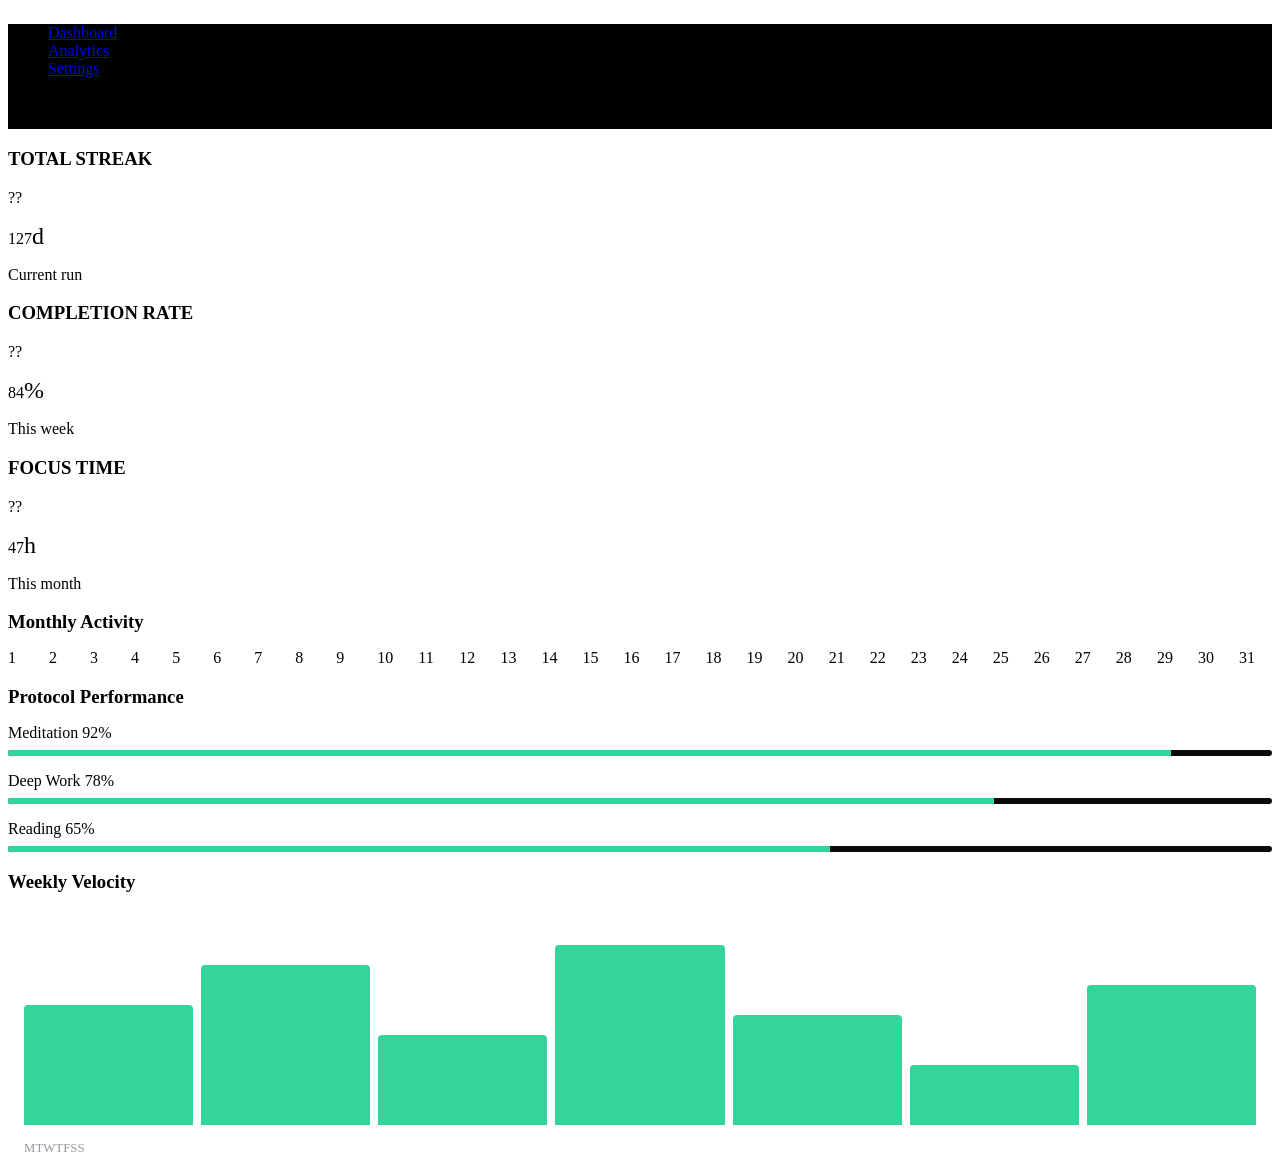
==== commit a1f037f8: "Fix broken layout and script loading issues - Removed duplicate/conflicting CSS from theme.css (was " ====
--- a/stats.html
+++ b/stats.html
@@ -160,7 +160,10 @@
     <button class="btn" onclick="document.getElementById('pro-modal').close()" style="width: 100%; margin-top: 0.5rem;">Maybe Later</button>
   </dialog>
 
-  <script src="js/app.js"></script>
+  <!-- Scripts -->
+  <script src="js/storage.js"></script>
+  <script src="js/fx.js"></script>
+  <script src="js/habits.js"></script>
   <script src="js/stats.js"></script>
   <script>
     document.addEventListener('DOMContentLoaded', () => {
@@ -168,6 +171,7 @@
         navigator.serviceWorker.register('sw.js');
       }
       
+      // Pro Modal
       document.querySelectorAll('[data-open-pro]').forEach(el => {
         el.addEventListener('click', (e) => {
           e.preventDefault();
--- a/css/theme.css
+++ b/css/theme.css
@@ -49,578 +49,3 @@
   --duration-normal: 300ms;
   --duration-slow: 500ms;
 }
-
-/* BASE RESET */
-*, *::before, *::after {
-  box-sizing: border-box;
-  margin: 0;
-  padding: 0;
-}
-
-html {
-  font-size: 16px;
-  -webkit-font-smoothing: antialiased;
-  -moz-osx-font-smoothing: grayscale;
-}
-
-body {
-  background-color: var(--void);
-  color: var(--starlight);
-  font-family: var(--font-sans);
-  line-height: 1.6;
-  overflow-x: hidden;
-  min-height: 100vh;
-}
-
-/* BACKGROUND ATMOSPHERE */
-body::before {
-  content: '';
-  position: fixed;
-  inset: 0;
-  background: 
-    radial-gradient(circle at 15% 50%, rgba(52, 213, 154, 0.03) 0%, transparent 25%),
-    radial-gradient(circle at 85% 30%, rgba(52, 213, 154, 0.02) 0%, transparent 25%);
-  z-index: -1;
-  pointer-events: none;
-}
-
-/* TYPOGRAPHY */
-h1, h2, h3, h4, h5, h6 {
-  font-weight: 600;
-  letter-spacing: -0.02em;
-  line-height: 1.2;
-}
-
-.mono {
-  font-family: var(--font-mono);
-  letter-spacing: -0.01em;
-}
-
-/* BUTTONS - Pill Actuators */
-.btn {
-  display: inline-flex;
-  align-items: center;
-  justify-content: center;
-  gap: var(--s-2);
-  padding: var(--s-3) var(--s-5);
-  font-family: var(--font-sans);
-  font-weight: 500;
-  font-size: 0.9rem;
-  border-radius: var(--radius-full);
-  border: var(--border-hairline);
-  background: var(--nebula);
-  color: var(--starlight);
-  cursor: pointer;
-  transition: all var(--duration-fast) var(--ease-smooth);
-  text-decoration: none;
-  min-height: 44px; /* Touch target */
-}
-
-.btn:hover {
-  background: rgba(255, 255, 255, 0.1);
-  transform: translateY(-1px);
-  border-color: rgba(255, 255, 255, 0.2);
-}
-
-.btn:active {
-  transform: translateY(0);
-}
-
-.btn-primary {
-  background: var(--mint-laser);
-  color: var(--void);
-  border: none;
-  font-weight: 600;
-}
-
-.btn-primary:hover {
-  background: #2bc48a;
-  box-shadow: var(--shadow-glow);
-}
-
-.btn-ghost {
-  background: transparent;
-  border: none;
-  color: var(--dust);
-}
-
-.btn-ghost:hover {
-  color: var(--starlight);
-  background: rgba(255, 255, 255, 0.05);
-}
-
-/* CARDS - Floating Panels */
-.card {
-  background: var(--nebula);
-  border: var(--border-hairline);
-  border-radius: var(--radius-lg);
-  padding: var(--s-5);
-  position: relative;
-  overflow: hidden;
-  transition: all var(--duration-normal) var(--ease-smooth);
-}
-
-.card::before {
-  content: '';
-  position: absolute;
-  inset: 0;
-  background: linear-gradient(180deg, rgba(255,255,255,0.03) 0%, transparent 100%);
-  pointer-events: none;
-}
-
-.card-hover:hover {
-  transform: translateY(-2px);
-  box-shadow: var(--shadow-hover);
-  border-color: rgba(255, 255, 255, 0.2);
-}
-
-/* INPUTS */
-.input {
-  width: 100%;
-  padding: var(--s-3) var(--s-4);
-  background: var(--deep-space);
-  border: var(--border-hairline);
-  border-radius: var(--radius-md);
-  color: var(--starlight);
-  font-family: var(--font-sans);
-  font-size: 0.95rem;
-  transition: all var(--duration-fast);
-  min-height: 44px;
-}
-
-.input:focus {
-  outline: none;
-  border-color: var(--mint-laser);
-  box-shadow: 0 0 0 2px var(--mint-glow);
-}
-
-/* DIALOGS */
-dialog {
-  background: var(--nebula);
-  border: var(--border-subtle);
-  border-radius: var(--radius-xl);
-  padding: var(--s-6);
-  color: var(--starlight);
-  box-shadow: var(--shadow-float);
-  max-width: 500px;
-  margin: auto;
-}
-
-dialog::backdrop {
-  background: rgba(0, 0, 0, 0.8);
-  backdrop-filter: blur(4px);
-}
-
-/* UTILITIES */
-.text-mint { color: var(--mint-laser); }
-.text-dust { color: var(--dust); }
-.text-center { text-align: center; }
-.flex { display: flex; }
-.items-center { align-items: center; }
-.justify-between { justify-content: space-between; }
-.gap-2 { gap: var(--s-2); }
-.gap-4 { gap: var(--s-4); }
-
-css/app.css:
-/* 
- * LOOP APP v3.0 - Component Styles
- * Complete Restructure
- */
-
-/* TICKER - Subtle top indicator */
-.ticker {
-  position: fixed;
-  top: 0;
-  left: 0;
-  right: 0;
-  height: 2px;
-  background: linear-gradient(90deg, 
-    transparent 0%, 
-    var(--mint-laser) 50%, 
-    transparent 100%);
-  opacity: 0.5;
-  z-index: 1000;
-  animation: flow 8s linear infinite;
-}
-
-@keyframes flow {
-  0% { transform: translateX(-100%); }
-  100% { transform: translateX(100vw); }
-}
-
-/* NAVIGATION - Floating Dock */
-.topbar {
-  position: sticky;
-  top: var(--s-4);
-  margin: 0 var(--s-4);
-  padding: var(--s-3) var(--s-5);
-  background: rgba(17, 19, 21, 0.8);
-  backdrop-filter: blur(12px);
-  border: var(--border-hairline);
-  border-radius: var(--radius-full);
-  display: flex;
-  justify-content: space-between;
-  align-items: center;
-  z-index: 100;
-  box-shadow: var(--shadow-float);
-}
-
-.nav-links {
-  display: flex;
-  gap: var(--s-2);
-  list-style: none;
-}
-
-.nav-link {
-  padding: var(--s-2) var(--s-4);
-  color: var(--dust);
-  text-decoration: none;
-  font-size: 0.9rem;
-  font-weight: 500;
-  border-radius: var(--radius-full);
-  transition: all var(--duration-fast);
-}
-
-.nav-link:hover, .nav-link.active {
-  color: var(--starlight);
-  background: rgba(255, 255, 255, 0.1);
-}
-
-/* MAIN LAYOUT - Bento Grid */
-.main-grid {
-  display: grid;
-  grid-template-columns: repeat(12, 1fr);
-  gap: var(--s-5);
-  max-width: 1400px;
-  margin: var(--s-6) auto;
-  padding: 0 var(--s-5);
-}
-
-/* GRID AREAS */
-.area-spotlight { grid-column: span 12; }
-.area-timer { grid-column: span 4; }
-area-habits { grid-column: span 8; }
-.area-stats { grid-column: span 6; }
-area-energy { grid-column: span 6; }
-
-@media (max-width: 1024px) {
-  .area-timer, .area-habits, .area-stats, .area-energy {
-    grid-column: span 12;
-  }
-}
-
-/* SPOTLIGHT CARD */
-.spotlight {
-  background: linear-gradient(135deg, var(--mint-laser) 0%, #2bc48a 100%);
-  color: var(--void);
-  padding: var(--s-6);
-  border-radius: var(--radius-lg);
-  position: relative;
-  overflow: hidden;
-}
-
-.spotlight::before {
-  content: '';
-  position: absolute;
-  top: -50%;
-  right: -50%;
-  width: 200%;
-  height: 200%;
-  background: radial-gradient(circle, rgba(255,255,255,0.2) 0%, transparent 60%);
-  animation: pulse 4s ease-in-out infinite;
-}
-
-@keyframes pulse {
-  0%, 100% { transform: scale(1); opacity: 0.5; }
-  50% { transform: scale(1.1); opacity: 0.8; }
-}
-
-.spotlight-content {
-  position: relative;
-  z-index: 1;
-}
-
-.spotlight h2 {
-  font-size: 1.5rem;
-  margin-bottom: var(--s-2);
-}
-
-/* TIMER ORB */
-.timer-orb {
-  aspect-ratio: 1;
-  border-radius: 50%;
-  background: var(--deep-space);
-  border: var(--border-hairline);
-  display: flex;
-  flex-direction: column;
-  align-items: center;
-  justify-content: center;
-  position: relative;
-  box-shadow: inset 0 0 30px rgba(0,0,0,0.5);
-}
-
-.timer-display {
-  font-family: var(--font-mono);
-  font-size: 3rem;
-  font-weight: 600;
-  color: var(--starlight);
-  text-shadow: 0 0 20px var(--mint-glow);
-}
-
-.timer-ring {
-  position: absolute;
-  inset: 10%;
-  border-radius: 50%;
-  border: 2px solid rgba(255,255,255,0.05);
-  border-top-color: var(--mint-laser);
-  animation: spin 1s linear infinite;
-}
-
-@keyframes spin {
-  to { transform: rotate(360deg); }
-}
-
-.timer-controls {
-  display: flex;
-  gap: var(--s-2);
-  margin-top: var(--s-4);
-}
-
-.preset-btn {
-  padding: var(--s-2) var(--s-3);
-  font-size: 0.8rem;
-  border-radius: var(--radius-full);
-  background: transparent;
-  border: var(--border-hairline);
-  color: var(--dust);
-  cursor: pointer;
-  transition: all var(--duration-fast);
-}
-
-.preset-btn.active {
-  background: var(--mint-laser);
-  color: var(--void);
-  border-color: var(--mint-laser);
-}
-
-/* HABIT STRIPS */
-.habit-strip {
-  display: flex;
-  align-items: center;
-  padding: var(--s-4);
-  background: var(--deep-space);
-  border: var(--border-hairline);
-  border-radius: var(--radius-md);
-  margin-bottom: var(--s-3);
-  transition: all var(--duration-fast);
-  cursor: pointer;
-}
-
-.habit-strip:hover {
-  background: var(--nebula);
-  transform: translateX(4px);
-  border-color: rgba(255,255,255,0.2);
-}
-
-.habit-check {
-  width: 24px;
-  height: 24px;
-  border: 2px solid var(--dust);
-  border-radius: 6px;
-  margin-right: var(--s-3);
-  display: flex;
-  align-items: center;
-  justify-content: center;
-  transition: all var(--duration-fast);
-}
-
-.habit-check.checked {
-  background: var(--mint-laser);
-  border-color: var(--mint-laser);
-  color: var(--void);
-}
-
-.habit-info {
-  flex: 1;
-}
-
-.habit-name {
-  font-weight: 500;
-  color: var(--starlight);
-}
-
-.habit-streak {
-  font-family: var(--font-mono);
-  font-size: 0.8rem;
-  color: var(--mint-laser);
-}
-
-/* PROGRESS GAUGE */
-.gauge {
-  position: relative;
-  width: 120px;
-  height: 120px;
-}
-
-.gauge-svg {
-  transform: rotate(-90deg);
-  width: 100%;
-  height: 100%;
-}
-
-.gauge-bg {
-  fill: none;
-  stroke: var(--deep-space);
-  stroke-width: 8;
-}
-
-.gauge-fill {
-  fill: none;
-  stroke: var(--mint-laser);
-  stroke-width: 8;
-  stroke-linecap: round;
-  stroke-dasharray: 339;
-  stroke-dashoffset: 0;
-  transition: stroke-dashoffset var(--duration-slow) var(--ease-smooth);
-}
-
-.gauge-text {
-  position: absolute;
-  top: 50%;
-  left: 50%;
-  transform: translate(-50%, -50%);
-  font-family: var(--font-mono);
-  font-size: 1.5rem;
-  font-weight: 600;
-}
-
-/* ENERGY BAR */
-.energy-bar {
-  display: flex;
-  gap: 4px;
-  height: 32px;
-  align-items: center;
-}
-
-.energy-segment {
-  flex: 1;
-  background: var(--deep-space);
-  border-radius: 4px;
-  position: relative;
-  overflow: hidden;
-}
-
-.energy-segment.filled {
-  background: var(--mint-laser);
-}
-
-.energy-segment.filled::after {
-  content: '';
-  position: absolute;
-  inset: 0;
-  background: linear-gradient(90deg, transparent, rgba(255,255,255,0.3), transparent);
-  animation: shimmer 2s infinite;
-}
-
-@keyframes shimmer {
-  0% { transform: translateX(-100%); }
-  100% { transform: translateX(100%); }
-}
-
-/* HEATMAP GRID */
-.heatmap {
-  display: grid;
-  grid-template-columns: repeat(7, 1fr);
-  gap: 4px;
-}
-
-.heatmap-cell {
-  aspect-ratio: 1;
-  background: var(--deep-space);
-  border-radius: 4px;
-  display: flex;
-  align-items: center;
-  justify-content: center;
-  font-size: 0.75rem;
-  color: var(--dust);
-  transition: all var(--duration-fast);
-}
-
-.heatmap-cell:hover {
-  transform: scale(1.1);
-  border: 1px solid var(--mint-laser);
-}
-
-.heatmap-cell.l1 { background: #0d1117; }
-.heatmap-cell.l2 { background: #161b22; }
-.heatmap-cell.l3 { background: #0e4429; }
-.heatmap-cell.l4 { background: #006d32; }
-.heatmap-cell.l5 { background: var(--mint-laser); color: var(--void); }
-
-/* BRAIN DUMP */
-.brain-dump {
-  width: 100%;
-  min-height: 160px;
-  background: var(--deep-space);
-  border: var(--border-hairline);
-  border-radius: var(--radius-md);
-  padding: var(--s-4);
-  color: var(--starlight);
-  font-family: var(--font-sans);
-  resize: vertical;
-  transition: all var(--duration-fast);
-}
-
-.brain-dump:focus {
-  outline: none;
-  border-color: var(--mint-laser);
-  box-shadow: 0 0 0 2px var(--mint-glow);
-}
-
-/* CONFETTI */
-.confetti {
-  position: fixed;
-  width: 10px;
-  height: 10px;
-  background: var(--mint-laser);
-  animation: fall linear forwards;
-  pointer-events: none;
-  z-index: 999;
-}
-
-@keyframes fall {
-  to {
-    transform: translateY(100vh) rotate(720deg);
-    opacity: 0;
-  }
-}
-
-/* RESPONSIVE */
-@media (max-width: 768px) {
-  .main-grid {
-    grid-template-columns: 1fr;
-    gap: var(--s-4);
-    margin: var(--s-4) auto;
-  }
-  
-  .topbar {
-    top: 0;
-    margin: 0;
-    border-radius: 0;
-    border: none;
-    border-bottom: var(--border-hairline);
-  }
-  
-  .timer-display {
-    font-size: 2rem;
-  }
-  
-  .nav-links {
-    gap: var(--s-1);
-  }
-  
-  .nav-link {
-    padding: var(--s-2);
-    font-size: 0.8rem;
-  }
-}
--- a/css/app.css
+++ b/css/app.css
@@ -600,6 +600,7 @@
 .timer-ring .fg {
   stroke: var(--mint);
   stroke-dasharray: 339.3;
+  stroke-dashoffset: 339.3;
   transition: stroke-dashoffset 0.9s linear;
 }
 
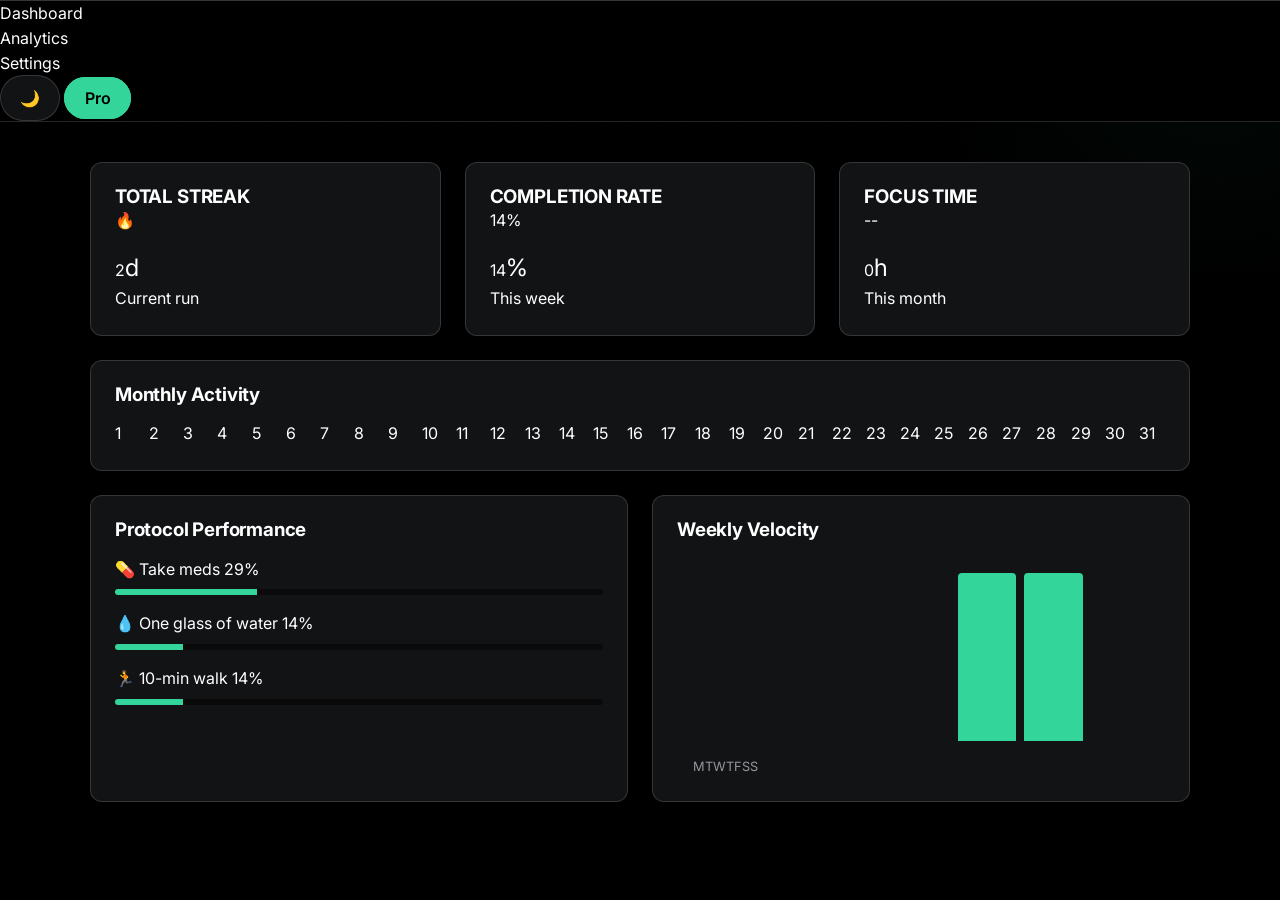
==== commit 53e48abf: "Fix CSS layout issues and improve stats page design - Updated .gitignore to include comprehensive fi" ====
--- a/stats.html
+++ b/stats.html
@@ -13,7 +13,9 @@
   <link href="https://fonts.googleapis.com/css2?family=Inter:wght@400;500;600&family=Geist+Mono:wght@400;500;600&display=swap" rel="stylesheet">
   
   <link rel="stylesheet" href="css/theme.css">
+  <link rel="stylesheet" href="css/base.css">
   <link rel="stylesheet" href="css/app.css">
+  <link rel="stylesheet" href="css/stats.css">
 </head>
 <body>
   <div class="ticker"></div>
@@ -36,115 +38,51 @@
     <section class="card area-stats">
       <div class="flex justify-between items-center" style="margin-bottom: 1rem;">
         <h3 class="mono">TOTAL STREAK</h3>
-        <span class="text-mint">??</span>
+        <span class="text-mint" id="streakValue">--</span>
       </div>
-      <div class="timer-display mono">127<span class="text-dust" style="font-size: 1.5rem;">d</span></div>
+      <div class="timer-display mono"><span id="streakDays">--</span><span class="text-dust" style="font-size: 1.5rem;">d</span></div>
       <p class="text-dust">Current run</p>
     </section>
 
     <section class="card area-stats">
       <div class="flex justify-between items-center" style="margin-bottom: 1rem;">
         <h3 class="mono">COMPLETION RATE</h3>
-        <span class="text-mint">??</span>
+        <span class="text-mint" id="completionValue">--</span>
       </div>
-      <div class="timer-display mono">84<span class="text-dust" style="font-size: 1.5rem;">%</span></div>
+      <div class="timer-display mono"><span id="completionPct">--</span><span class="text-dust" style="font-size: 1.5rem;">%</span></div>
       <p class="text-dust">This week</p>
     </section>
 
     <section class="card area-stats">
       <div class="flex justify-between items-center" style="margin-bottom: 1rem;">
         <h3 class="mono">FOCUS TIME</h3>
-        <span class="text-mint">??</span>
+        <span class="text-mint" id="focusValue">--</span>
       </div>
-      <div class="timer-display mono">47<span class="text-dust" style="font-size: 1.5rem;">h</span></div>
+      <div class="timer-display mono"><span id="focusHours">--</span><span class="text-dust" style="font-size: 1.5rem;">h</span></div>
       <p class="text-dust">This month</p>
     </section>
 
     <!-- Monthly Matrix -->
     <section class="card" style="grid-column: span 12;">
       <h3 style="margin-bottom: 1rem;">Monthly Activity</h3>
-      <div class="heatmap" style="grid-template-columns: repeat(31, 1fr);">
+      <div class="heatmap" id="monthlyHeatmap" style="grid-template-columns: repeat(31, 1fr);">
         <!-- Generated dynamically -->
-        <div class="heatmap-cell l3">1</div>
-        <div class="heatmap-cell l4">2</div>
-        <div class="heatmap-cell l2">3</div>
-        <div class="heatmap-cell l5">4</div>
-        <div class="heatmap-cell l3">5</div>
-        <div class="heatmap-cell l1">6</div>
-        <div class="heatmap-cell l4">7</div>
-        <div class="heatmap-cell l3">8</div>
-        <div class="heatmap-cell l4">9</div>
-        <div class="heatmap-cell l2">10</div>
-        <div class="heatmap-cell l5">11</div>
-        <div class="heatmap-cell l3">12</div>
-        <div class="heatmap-cell l4">13</div>
-        <div class="heatmap-cell l1">14</div>
-        <div class="heatmap-cell l3">15</div>
-        <div class="heatmap-cell l4">16</div>
-        <div class="heatmap-cell l2">17</div>
-        <div class="heatmap-cell l5">18</div>
-        <div class="heatmap-cell l3">19</div>
-        <div class="heatmap-cell l4">20</div>
-        <div class="heatmap-cell l1">21</div>
-        <div class="heatmap-cell l3">22</div>
-        <div class="heatmap-cell l4">23</div>
-        <div class="heatmap-cell l2">24</div>
-        <div class="heatmap-cell l5">25</div>
-        <div class="heatmap-cell l3">26</div>
-        <div class="heatmap-cell l4">27</div>
-        <div class="heatmap-cell l1">28</div>
-        <div class="heatmap-cell l3">29</div>
-        <div class="heatmap-cell l4">30</div>
-        <div class="heatmap-cell l2">31</div>
       </div>
     </section>
 
     <!-- Performance Bars -->
     <section class="card" style="grid-column: span 6;">
       <h3 style="margin-bottom: 1rem;">Protocol Performance</h3>
-      
-      <div style="margin-bottom: 1rem;">
-        <div class="flex justify-between" style="margin-bottom: 0.5rem;">
-          <span>Meditation</span>
-          <span class="mono text-mint">92%</span>
-        </div>
-        <div style="height: 6px; background: var(--deep-space); border-radius: 3px; overflow: hidden;">
-          <div style="height: 100%; width: 92%; background: var(--mint-laser);"></div>
-        </div>
-      </div>
-      
-      <div style="margin-bottom: 1rem;">
-        <div class="flex justify-between" style="margin-bottom: 0.5rem;">
-          <span>Deep Work</span>
-          <span class="mono text-mint">78%</span>
-        </div>
-        <div style="height: 6px; background: var(--deep-space); border-radius: 3px; overflow: hidden;">
-          <div style="height: 100%; width: 78%; background: var(--mint-laser);"></div>
-        </div>
-      </div>
-      
-      <div style="margin-bottom: 1rem;">
-        <div class="flex justify-between" style="margin-bottom: 0.5rem;">
-          <span>Reading</span>
-          <span class="mono text-mint">65%</span>
-        </div>
-        <div style="height: 6px; background: var(--deep-space); border-radius: 3px; overflow: hidden;">
-          <div style="height: 100%; width: 65%; background: var(--mint-laser);"></div>
-        </div>
+      <div id="performanceBars">
+        <!-- Dynamically populated -->
       </div>
     </section>
 
     <!-- Weekly Chart -->
     <section class="card" style="grid-column: span 6;">
       <h3 style="margin-bottom: 1rem;">Weekly Velocity</h3>
-      <div style="height: 200px; display: flex; align-items: flex-end; gap: 8px; padding: 1rem;">
-        <div style="flex: 1; background: var(--mint-laser); height: 60%; border-radius: 4px 4px 0 0;"></div>
-        <div style="flex: 1; background: var(--mint-laser); height: 80%; border-radius: 4px 4px 0 0;"></div>
-        <div style="flex: 1; background: var(--mint-laser); height: 45%; border-radius: 4px 4px 0 0;"></div>
-        <div style="flex: 1; background: var(--mint-laser); height: 90%; border-radius: 4px 4px 0 0;"></div>
-        <div style="flex: 1; background: var(--mint-laser); height: 55%; border-radius: 4px 4px 0 0;"></div>
-        <div style="flex: 1; background: var(--mint-laser); height: 30%; border-radius: 4px 4px 0 0;"></div>
-        <div style="flex: 1; background: var(--mint-laser); height: 70%; border-radius: 4px 4px 0 0;"></div>
+      <div id="weeklyChart" style="height: 200px; display: flex; align-items: flex-end; gap: 8px; padding: 1rem;">
+        <!-- Dynamically populated -->
       </div>
       <div class="flex justify-between" style="padding: 0 1rem; color: var(--dust); font-size: 0.8rem;">
         <span>M</span><span>T</span><span>W</span><span>T</span><span>F</span><span>S</span><span>S</span>
--- a/css/base.css
+++ b/css/base.css
@@ -0,0 +1,157 @@
+/* ═══════════ css/base.css — NEON DESIGN SYSTEM BASE ═══════════ 
+   Dark, calm, premium, developer-first foundation */
+
+:root {
+  /* Core colors from theme.css */
+  --void: #000000;
+  --near-void: #111315;
+  --mint: #34D59A;
+  --pale-mint: #E4F1EB;
+  --white: #FFFFFF;
+  --gray: #94979E;
+  --gray-dim: rgba(148, 151, 158, 0.4);
+  
+  /* Legacy compatibility */
+  --paper: var(--void);
+  --card: var(--near-void);
+  --ink: var(--white);
+  --ink-60: rgba(255, 255, 255, 0.6);
+  --ink-12: rgba(255, 255, 255, 0.12);
+  --sun: var(--mint);
+  --coral: var(--mint);
+  --tint: var(--mint);
+  --sky: var(--mint);
+  --grape: #B084F0;
+  --pink: #FF8FC0;
+  
+  /* Borders and shadows */
+  --line: 1px solid rgba(255, 255, 255, 0.15);
+  --shadow: none;
+  --shadow-sm: none;
+  
+  /* Border radius */
+  --r: 4px;
+  --r-sm: 4px;
+  --r-card: 12px;
+  --r-pill: 9999px;
+  
+  /* Typography - Inter for UI, Geist Mono for numbers */
+  --sans: 'Inter', system-ui, -apple-system, sans-serif;
+  --display: 'Inter', system-ui, -apple-system, sans-serif;
+  --body: 'Inter', system-ui, -apple-system, sans-serif;
+  --mono: 'Geist Mono', 'Space Mono', monospace;
+  
+  /* Additional borders */
+  --line-dashed: 1px dashed rgba(255, 255, 255, 0.15);
+}
+
+*, *::before, *::after { box-sizing: border-box; margin: 0; padding: 0 }
+html { scroll-behavior: smooth }
+
+body {
+  font-family: var(--body);
+  background: var(--void);
+  color: var(--white);
+  line-height: 1.55;
+  overflow-x: hidden;
+  min-height: 100vh;
+  -webkit-font-smoothing: antialiased;
+  -moz-osx-font-smoothing: grayscale;
+}
+
+/* Subtle dot grid background */
+body::before {
+  content: "";
+  position: fixed;
+  inset: 0;
+  z-index: 0;
+  pointer-events: none;
+  background-image: radial-gradient(rgba(255, 255, 255, 0.08) 1px, transparent 1px);
+  background-size: 28px 28px;
+  opacity: 0.03;
+}
+
+/* Minimal ambient glow */
+body::after {
+  content: "";
+  position: fixed;
+  inset: 0;
+  z-index: 0;
+  pointer-events: none;
+  background:
+    radial-gradient(500px 300px at 5% -10%, rgba(52, 213, 154, 0.06), transparent 70%),
+    radial-gradient(400px 280px at 95% 10%, rgba(52, 213, 154, 0.04), transparent 70%);
+}
+
+img, svg { display: block; max-width: 100% }
+button, input, select { font: inherit; color: inherit }
+button { cursor: pointer; background: none; border: none }
+a { color: inherit; text-decoration: none }
+::selection { background: var(--mint); color: var(--void) }
+:focus-visible { outline: 2px solid var(--mint); outline-offset: 3px; border-radius: 3px }
+
+.container {
+  width: min(1100px, 92vw);
+  margin-inline: auto;
+  position: relative;
+  z-index: 2;
+}
+
+h1, h2, h3, .display {
+  font-family: var(--display);
+  line-height: 1.1;
+  letter-spacing: -0.01em;
+}
+
+/* Floating ambient elements - minimal */
+.ambient {
+  position: fixed;
+  inset: 0;
+  z-index: 1;
+  pointer-events: none;
+  overflow: hidden;
+}
+
+.sticker {
+  position: absolute;
+  opacity: 0.4;
+  animation: float 8s ease-in-out infinite alternate;
+}
+
+.st1 { top: 17%; left: 3.5% }
+.st2 { top: 11%; right: 4.5%; animation-delay: -2s }
+.st3 { bottom: 27%; left: 5%; animation-delay: -4s }
+.st4 { bottom: 10%; right: 7%; animation-delay: -1s }
+.st5 { top: 46%; right: 2.5%; animation-delay: -3s }
+
+.big-ring {
+  position: absolute;
+  border: 1px solid rgba(255, 255, 255, 0.06);
+  border-radius: 50%;
+  opacity: 0.03;
+}
+
+.r-a { width: 520px; height: 520px; top: -180px; right: -160px }
+.r-b { width: 380px; height: 380px; bottom: -160px; left: -140px }
+
+@keyframes float {
+  from { transform: translateY(-8px) rotate(-4deg) }
+  to { transform: translateY(10px) rotate(5deg) }
+}
+
+.pill {
+  font-family: var(--mono);
+  font-size: 0.6rem;
+  letter-spacing: 0.1em;
+  border: 1px solid rgba(255, 255, 255, 0.2);
+  border-radius: 999px;
+  padding: 0.15rem 0.6rem;
+  background: transparent;
+  color: var(--gray);
+  vertical-align: middle;
+}
+
+@media (prefers-reduced-motion: reduce) {
+  * { animation: none !important; transition: none !important }
+  html { scroll-behavior: auto }
+}
--- a/css/stats.css
+++ b/css/stats.css
@@ -0,0 +1,87 @@
+/* ═══════════ css/stats.css — the receipts page ═══════════ */
+
+/* Main grid layout for stats page */
+.main-grid {
+  display: grid;
+  grid-template-columns: repeat(12, 1fr);
+  gap: 1.5rem;
+  padding: 2.5rem 0 3.5rem;
+  width: min(1100px, 92vw);
+  margin-inline: auto;
+  position: relative;
+  z-index: 2;
+}
+
+/* Card component */
+.card {
+  background: var(--near-void);
+  border: var(--line);
+  border-radius: var(--r-card);
+  padding: 1.5rem;
+  position: relative;
+}
+
+/* Area stats cards - span 4 columns each */
+.area-stats {
+  grid-column: span 4;
+}
+
+.stats-head{ display:flex; align-items:end; gap:1rem; flex-wrap:wrap }
+.stats-head h1{ font-size:clamp(2.2rem, 5vw, 3.2rem); font-weight:800 }
+.range{ margin-left:auto; font-family:var(--mono); font-size:.8rem; color:var(--ink-60); letter-spacing:.08em; padding-bottom:.4rem }
+.topnav a.active::after{ width:100% }
+
+/* week ring */
+.report-grid{ display:grid; grid-template-columns:auto 1fr; gap:2rem; align-items:center }
+.big-ring-wrap{ position:relative; width:190px; height:190px }
+.big-ring{ transform:rotate(-90deg) }
+.big-ring circle{ fill:none; stroke-width:16; stroke-linecap:round }
+.big-ring .bg{ stroke:var(--ink-12) }
+.big-ring .fg{ stroke:var(--coral); stroke-dasharray:527.8; stroke-dashoffset:527.8; transition:stroke-dashoffset 1.2s cubic-bezier(.3,.7,.3,1) }
+.big-label{ position:absolute; inset:0; display:grid; place-items:center; font-family:var(--display); font-weight:800; font-size:2.6rem }
+
+.stat-boxes{ display:grid; grid-template-columns:repeat(3, 1fr); gap:.9rem }
+.stat-box{ border:2.5px solid var(--ink); border-radius:14px; padding:1rem .8rem; text-align:center; box-shadow:var(--shadow-sm); background:var(--sun) }
+.stat-box:nth-child(2){ background:var(--mint) }
+.stat-box:nth-child(3){ background:var(--sky) }
+.stat-value{ font-family:var(--display); font-weight:800; font-size:1.7rem }
+.stat-label{ font-family:var(--mono); font-size:.6rem; letter-spacing:.12em; text-transform:uppercase }
+
+/* animated bars */
+.bars{ display:flex; gap:1rem; align-items:end; height:200px; margin-top:2rem }
+.bar-col{ flex:1; height:100%; display:grid; justify-items:center; align-content:end; gap:.4rem }
+.bar{ width:100%; max-width:64px; height:0; border:2.5px solid var(--ink); border-radius:10px 10px 4px 4px; transition:height .9s cubic-bezier(.2,.8,.3,1) }
+.bar-count{ font-family:var(--mono); font-size:.75rem }
+.bar-day{ font-family:var(--mono); font-size:.7rem; color:var(--ink-60) }
+
+.quote-line{ margin-top:1.4rem; text-align:center; font-style:italic; color:var(--ink-60) }
+.report-actions{ display:flex; gap:.9rem; align-items:center; margin-top:1.2rem; flex-wrap:wrap }
+.share-hint{ font-size:.85rem; color:var(--ink-60); font-style:italic }
+
+/* leaderboard */
+.lb-row{ display:grid; grid-template-columns:minmax(120px, 1.3fr) auto auto auto; gap:1rem; align-items:center; padding:.75rem .3rem; border-top:2px solid var(--ink-12) }
+.lb-row:first-child{ border-top:none }
+.lb-name{ font-family:var(--display); font-weight:700 }
+.lb-cells{ display:flex; gap:4px }
+.lb-cells i{ width:16px; height:16px; border:2px solid var(--ink); border-radius:4px; background:var(--ink-12) }
+.lb-cells i.on{ background:var(--tint) }
+.lb-streak{ font-family:var(--mono); font-size:.8rem }
+.lb-pct{ font-family:var(--display); font-weight:800; font-size:1rem; border:2px solid var(--ink); border-radius:999px; padding:.15rem .6rem; background:var(--sun); min-width:58px; text-align:center }
+.empty{ font-style:italic; color:var(--ink-60); padding:.6rem .2rem }
+
+/* all-time tiles */
+.tiles{ display:grid; grid-template-columns:repeat(4, 1fr); gap:1rem }
+.tile{ border:2.5px solid var(--ink); border-radius:14px; padding:1.1rem .8rem; text-align:center; background:var(--card); box-shadow:var(--shadow-sm) }
+
+/* the report link on the board page (anchor needs block display) */
+.report-btn{ display:block; text-align:center }
+
+@media (max-width: 860px){
+  .report-grid{ grid-template-columns:1fr; justify-items:center }
+  .stat-boxes{ width:100% }
+  .tiles{ grid-template-columns:repeat(2, 1fr) }
+}
+@media (max-width: 560px){
+  .lb-cells{ display:none }
+  .bars{ gap:.5rem }
+}
